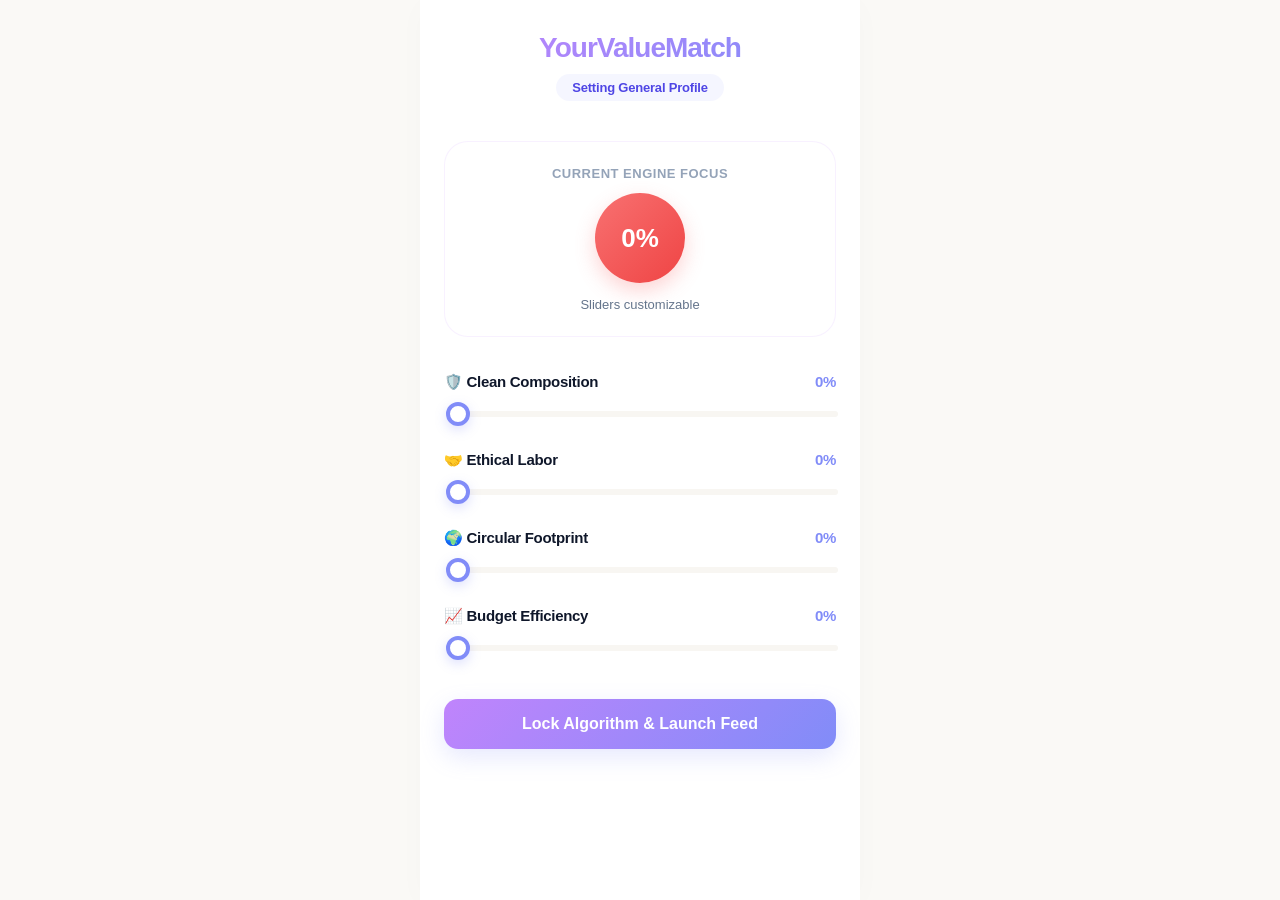
==== index.html @ 2dc32e67 "Refactor HTML structure and styles for sliders Updated slider labels and adjusted styles for better " ====
<!DOCTYPE html>
<html lang="en">
<head>
    <meta charset="UTF-8">
    <meta name="viewport" content="width=device-width, initial-scale=1.0">
    <title>YourValueMatch | Hack Your Shopping Algorithm</title>
    <style>
        :root {
            --bg-canvas: #faf9f6;
            --card-surface: #ffffff;
            --text-primary: #0f172a;
            --electric-lilac: linear-gradient(135deg, #c084fc 0%, #818cf8 100%);
            
            --match-high: linear-gradient(135deg, #4ade80 0%, #22c55e 100%);
            --match-mid: linear-gradient(135deg, #fb923c 0%, #f97316 100%);
            --match-low: linear-gradient(135deg, #f87171 0%, #ef4444 100%);
        }

        body {
            margin: 0;
            padding: 0;
            font-family: -apple-system, BlinkMacSystemFont, "SF Pro Display", "Segoe UI", sans-serif;
            background-color: var(--bg-canvas);
            color: var(--text-primary);
            display: flex;
            justify-content: center;
        }

        .app-container {
            width: 100%;
            max-width: 440px;
            min-height: 100vh;
            background: var(--card-surface);
            padding: 32px 24px;
            box-sizing: border-box;
            box-shadow: 0 4px 30px rgba(0, 0, 0, 0.02);
        }

        header {
            text-align: center;
            margin-bottom: 40px;
        }

        .logo {
            font-size: 28px;
            font-weight: 800;
            background: var(--electric-lilac);
            -webkit-background-clip: text;
            -webkit-text-fill-color: transparent;
            letter-spacing: -1px;
        }

        .context-badge {
            display: inline-block;
            margin-top: 10px;
            padding: 6px 16px;
            border-radius: 30px;
            background: rgba(129, 140, 248, 0.08);
            color: #4f46e5;
            font-size: 13px;
            font-weight: 600;
            letter-spacing: -0.2px;
        }

        .live-preview-card {
            background: #ffffff;
            border-radius: 24px;
            padding: 24px;
            margin-bottom: 36px;
            text-align: center;
            border: 1px solid rgba(168, 85, 247, 0.08);
        }

        .preview-title {
            font-size: 13px;
            font-weight: 600;
            color: #94a3b8;
            text-transform: uppercase;
            letter-spacing: 0.5px;
            margin-bottom: 12px;
        }

        .score-circle {
            width: 90px;
            height: 90px;
            border-radius: 50%;
            margin: 0 auto 14px auto;
            display: flex;
            align-items: center;
            justify-content: center;
            color: white;
            font-size: 26px;
            font-weight: 800;
            background: var(--match-low);
            box-shadow: 0 8px 20px rgba(248, 113, 113, 0.3);
            transition: all 0.3s cubic-bezier(0.4, 0, 0.2, 1);
        }

        .slider-wrapper {
            margin-bottom: 30px;
        }

        .slider-meta {
            display: flex;
            justify-content: space-between;
            font-weight: 600;
            font-size: 15px;
            margin-bottom: 12px;
            letter-spacing: -0.3px;
        }

        .slider-percentage {
            color: #818cf8;
            font-weight: 700;
        }

        .slider-input {
            width: 100%;
            height: 6px;
            border-radius: 20px;
            background: #f8f6f2;
            outline: none;
            -webkit-appearance: none;
            cursor: pointer;
        }

        .slider-input::-webkit-slider-thumb {
            -webkit-appearance: none;
            width: 24px;
            height: 24px;
            border-radius: 50%;
            background: #ffffff;
            border: 4.5px solid #818cf8;
            box-shadow: 0 4px 12px rgba(129, 140, 248, 0.25);
        }

        .primary-action {
            display: block;
            width: 100%;
            background: var(--electric-lilac);
            color: white;
            text-align: center;
            padding: 16px;
            border-radius: 14px;
            font-weight: 700;
            border: none;
            font-size: 16px;
            cursor: pointer;
            box-shadow: 0 8px 24px rgba(129, 140, 248, 0.2);
            margin-top: 44px;
        }
    </style>
</head>
<body>

<div class="app-container">
    <header>
        <div class="logo">YourValueMatch</div>
        <div id="algoModeBadge" class="context-badge">Setting General Profile</div>
    </header>

    <div class="live-preview-card">
        <div class="preview-title">Current Engine Focus</div>
        <div class="score-circle" id="luminousScore">0%</div>
        <div style="font-size: 13px; color: #64748b; margin-top: 6px;" id="statusText">Sliders customizable</div>
    </div>

    <div class="slider-wrapper">
        <div class="slider-meta"><span>🛡️ Clean Composition</span><span class="slider-percentage" id="val1">0%</span></div>
        <input type="range" min="0" max="100" value="0" class="slider-input" id="track1">
    </div>

    <div class="slider-wrapper">
        <div class="slider-meta"><span>🤝 Ethical Labor</span><span class="slider-percentage" id="val2">0%</span></div>
        <input type="range" min="0" max="100" value="0" class="slider-input" id="track2">
    </div>

    <div class="slider-wrapper">
        <div class="slider-meta"><span>🌍 Circular Footprint</span><span class="slider-percentage" id="val3">0%</span></div>
        <input type="range" min="0" max="100" value="0" class="slider-input" id="track3">
    </div>

    <div class="slider-wrapper">
        <div class="slider-meta"><span>📈 Budget Efficiency</span><span class="slider-percentage" id="val4">0%</span></div>
        <input type="range" min="0" max="100" value="0" class="slider-input" id="track4">
    </div>

    <button class="primary-action" id="lockMatrixBtn">Lock Algorithm & Launch Feed</button>
</div>

<script src="app.js"></script>
</body>
</html>
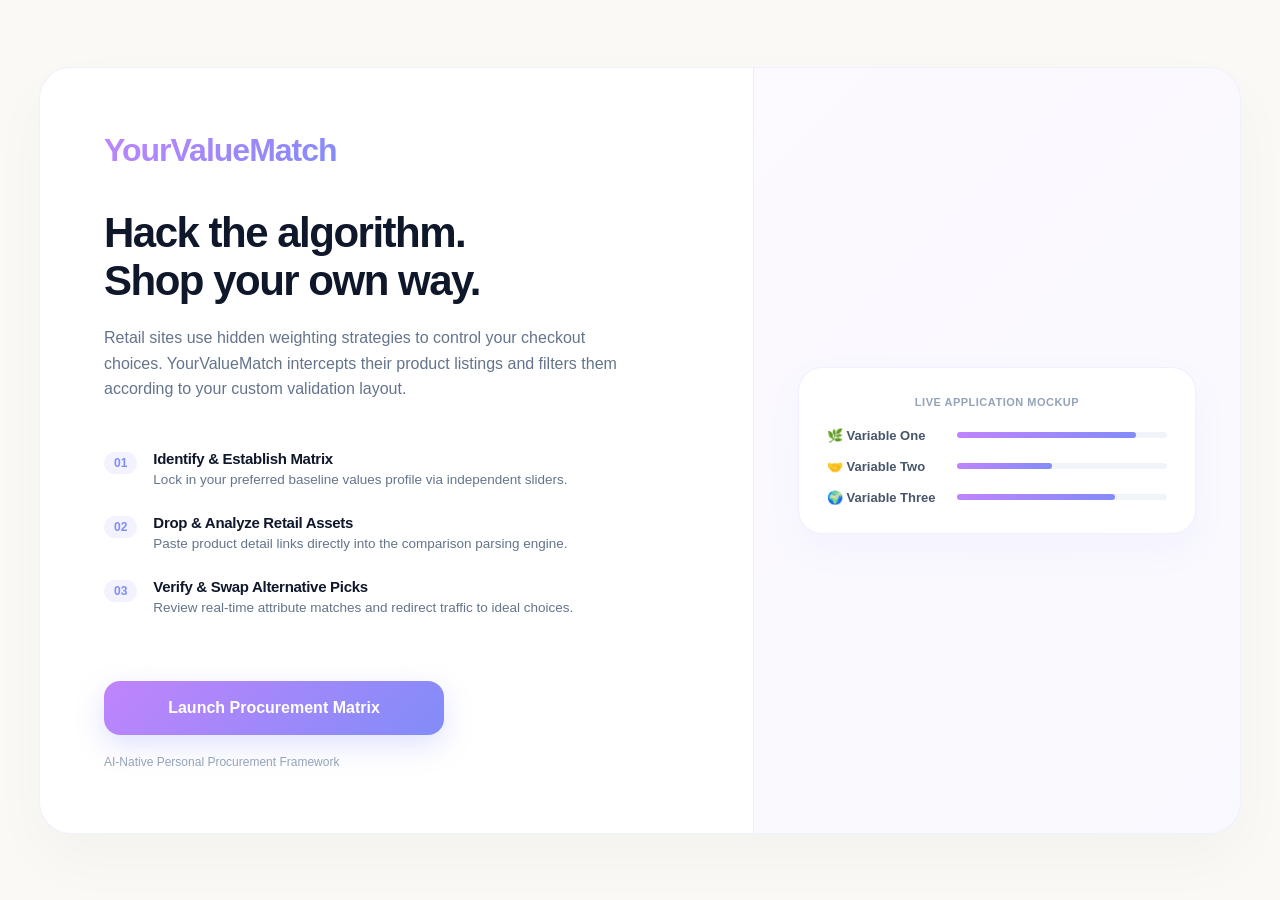
==== commit a923fb94: "Update title and restructure HTML layout" ====
--- a/index.html
+++ b/index.html
@@ -1,193 +1,159 @@
-<!DOCTYPE html>
-<html lang="en">
-<head>
-    <meta charset="UTF-8">
-    <meta name="viewport" content="width=device-width, initial-scale=1.0">
-    <title>YourValueMatch | Hack Your Shopping Algorithm</title>
-    <style>
-        :root {
-            --bg-canvas: #faf9f6;
-            --card-surface: #ffffff;
-            --text-primary: #0f172a;
-            --electric-lilac: linear-gradient(135deg, #c084fc 0%, #818cf8 100%);
-            
-            --match-high: linear-gradient(135deg, #4ade80 0%, #22c55e 100%);
-            --match-mid: linear-gradient(135deg, #fb923c 0%, #f97316 100%);
-            --match-low: linear-gradient(135deg, #f87171 0%, #ef4444 100%);
-        }
-
-        body {
-            margin: 0;
-            padding: 0;
-            font-family: -apple-system, BlinkMacSystemFont, "SF Pro Display", "Segoe UI", sans-serif;
-            background-color: var(--bg-canvas);
-            color: var(--text-primary);
-            display: flex;
-            justify-content: center;
-        }
-
-        .app-container {
-            width: 100%;
-            max-width: 440px;
-            min-height: 100vh;
-            background: var(--card-surface);
-            padding: 32px 24px;
-            box-sizing: border-box;
-            box-shadow: 0 4px 30px rgba(0, 0, 0, 0.02);
-        }
-
-        header {
-            text-align: center;
-            margin-bottom: 40px;
-        }
-
-        .logo {
-            font-size: 28px;
-            font-weight: 800;
-            background: var(--electric-lilac);
-            -webkit-background-clip: text;
-            -webkit-text-fill-color: transparent;
-            letter-spacing: -1px;
-        }
-
-        .context-badge {
-            display: inline-block;
-            margin-top: 10px;
-            padding: 6px 16px;
-            border-radius: 30px;
-            background: rgba(129, 140, 248, 0.08);
-            color: #4f46e5;
-            font-size: 13px;
-            font-weight: 600;
-            letter-spacing: -0.2px;
-        }
-
-        .live-preview-card {
-            background: #ffffff;
-            border-radius: 24px;
-            padding: 24px;
-            margin-bottom: 36px;
-            text-align: center;
-            border: 1px solid rgba(168, 85, 247, 0.08);
-        }
-
-        .preview-title {
-            font-size: 13px;
-            font-weight: 600;
-            color: #94a3b8;
-            text-transform: uppercase;
-            letter-spacing: 0.5px;
-            margin-bottom: 12px;
-        }
-
-        .score-circle {
-            width: 90px;
-            height: 90px;
-            border-radius: 50%;
-            margin: 0 auto 14px auto;
-            display: flex;
-            align-items: center;
-            justify-content: center;
-            color: white;
-            font-size: 26px;
-            font-weight: 800;
-            background: var(--match-low);
-            box-shadow: 0 8px 20px rgba(248, 113, 113, 0.3);
-            transition: all 0.3s cubic-bezier(0.4, 0, 0.2, 1);
-        }
-
-        .slider-wrapper {
-            margin-bottom: 30px;
-        }
-
-        .slider-meta {
-            display: flex;
-            justify-content: space-between;
-            font-weight: 600;
-            font-size: 15px;
-            margin-bottom: 12px;
-            letter-spacing: -0.3px;
-        }
-
-        .slider-percentage {
-            color: #818cf8;
-            font-weight: 700;
-        }
-
-        .slider-input {
-            width: 100%;
-            height: 6px;
-            border-radius: 20px;
-            background: #f8f6f2;
-            outline: none;
-            -webkit-appearance: none;
-            cursor: pointer;
-        }
-
-        .slider-input::-webkit-slider-thumb {
-            -webkit-appearance: none;
-            width: 24px;
-            height: 24px;
-            border-radius: 50%;
-            background: #ffffff;
-            border: 4.5px solid #818cf8;
-            box-shadow: 0 4px 12px rgba(129, 140, 248, 0.25);
-        }
-
-        .primary-action {
-            display: block;
-            width: 100%;
-            background: var(--electric-lilac);
-            color: white;
-            text-align: center;
-            padding: 16px;
-            border-radius: 14px;
-            font-weight: 700;
-            border: none;
-            font-size: 16px;
-            cursor: pointer;
-            box-shadow: 0 8px 24px rgba(129, 140, 248, 0.2);
-            margin-top: 44px;
-        }
-    </style>
-</head>
-<body>
-
-<div class="app-container">
-    <header>
-        <div class="logo">YourValueMatch</div>
-        <div id="algoModeBadge" class="context-badge">Setting General Profile</div>
-    </header>
-
-    <div class="live-preview-card">
-        <div class="preview-title">Current Engine Focus</div>
-        <div class="score-circle" id="luminousScore">0%</div>
-        <div style="font-size: 13px; color: #64748b; margin-top: 6px;" id="statusText">Sliders customizable</div>
-    </div>
-
-    <div class="slider-wrapper">
-        <div class="slider-meta"><span>🛡️ Clean Composition</span><span class="slider-percentage" id="val1">0%</span></div>
-        <input type="range" min="0" max="100" value="0" class="slider-input" id="track1">
-    </div>
-
-    <div class="slider-wrapper">
-        <div class="slider-meta"><span>🤝 Ethical Labor</span><span class="slider-percentage" id="val2">0%</span></div>
-        <input type="range" min="0" max="100" value="0" class="slider-input" id="track2">
-    </div>
-
-    <div class="slider-wrapper">
-        <div class="slider-meta"><span>🌍 Circular Footprint</span><span class="slider-percentage" id="val3">0%</span></div>
-        <input type="range" min="0" max="100" value="0" class="slider-input" id="track3">
-    </div>
-
-    <div class="slider-wrapper">
-        <div class="slider-meta"><span>📈 Budget Efficiency</span><span class="slider-percentage" id="val4">0%</span></div>
-        <input type="range" min="0" max="100" value="0" class="slider-input" id="track4">
-    </div>
-
-    <button class="primary-action" id="lockMatrixBtn">Lock Algorithm & Launch Feed</button>
-</div>
-
-<script src="app.js"></script>
-</body>
-</html>
+<!DOCTYPE html>
+<html lang="en">
+<head>
+    <meta charset="UTF-8">
+    <meta name="viewport" content="width=device-width, initial-scale=1.0">
+    <title>YourValueMatch | Hack Your Shopping Algorithm</title>
+    <style>
+        :root {
+            --bg-canvas: #faf9f6;
+            --card-surface: #ffffff;
+            --text-primary: #0f172a;
+            --text-secondary: #64748b;
+            --electric-lilac: linear-gradient(135deg, #c084fc 0%, #818cf8 100%);
+            --border-ui: rgba(129, 140, 248, 0.12);
+        }
+
+        body {
+            margin: 0; padding: 0;
+            font-family: -apple-system, BlinkMacSystemFont, "SF Pro Display", sans-serif;
+            background-color: var(--bg-canvas);
+            color: var(--text-primary);
+            min-height: 100vh;
+            display: flex; justify-content: center; align-items: center;
+        }
+
+        .responsive-shell {
+            display: flex; flex-direction: row;
+            width: 100%; max-width: 1200px; min-height: 85vh;
+            margin: 24px; background: var(--card-surface);
+            border-radius: 32px; overflow: hidden;
+            box-shadow: 0 25px 60px rgba(15, 23, 42, 0.03);
+            border: 1px solid var(--border-ui);
+        }
+
+        .editorial-panel {
+            flex: 1.2; padding: 64px;
+            display: flex; flex-direction: column; justify-content: space-between;
+            box-sizing: border-box;
+        }
+
+        .showcase-panel {
+            flex: 0.8; background: linear-gradient(135deg, rgba(192, 132, 252, 0.05) 0%, rgba(129, 140, 248, 0.05) 100%);
+            display: flex; flex-direction: column; justify-content: center; align-items: center;
+            padding: 48px; box-sizing: border-box;
+            border-left: 1px solid var(--border-ui);
+        }
+
+        .logo-mark {
+            font-size: 32px; font-weight: 800;
+            background: var(--electric-lilac); -webkit-background-clip: text; -webkit-text-fill-color: transparent;
+            letter-spacing: -1px; margin-bottom: 40px; display: inline-block;
+        }
+
+        h1 { font-size: 42px; font-weight: 800; line-height: 1.15; letter-spacing: -1.5px; margin: 0 0 20px 0; }
+        
+        .hero-desc { font-size: 16px; color: var(--text-secondary); line-height: 1.6; margin-bottom: 48px; max-width: 520px; }
+
+        .value-grid-preview {
+            background: #ffffff; border: 1px solid var(--border-ui); border-radius: 24px;
+            padding: 28px; width: 100%; max-width: 340px;
+            box-shadow: 0 15px 35px rgba(129, 140, 248, 0.06);
+        }
+
+        .preview-row { display: flex; align-items: center; margin-bottom: 16px; }
+        .preview-row:last-child { margin-bottom: 0; }
+        .preview-label { font-size: 13px; font-weight: 600; width: 130px; color: #475569; }
+        .preview-bar { flex-grow: 1; height: 6px; background: #f1f5f9; border-radius: 10px; }
+        .preview-fill { height: 100%; border-radius: 10px; background: var(--electric-lilac); }
+
+        /* Multi-step Architecture Tour Map */
+        .framework-map { margin-bottom: 48px; }
+        .step-node { display: flex; align-items: flex-start; margin-bottom: 24px; }
+        .step-number { font-size: 12px; font-weight: 800; color: #818cf8; background: rgba(129, 140, 248, 0.1); padding: 4px 10px; border-radius: 20px; margin-right: 16px; margin-top: 2px; }
+        .step-text strong { display: block; font-size: 15px; margin-bottom: 4px; letter-spacing: -0.3px; }
+        .step-text p { margin: 0; font-size: 13.5px; color: var(--text-secondary); line-height: 1.4; }
+
+        .cta-action {
+            display: inline-block; width: 100%; max-width: 340px;
+            background: var(--electric-lilac); color: white; text-align: center;
+            padding: 18px 28px; border-radius: 16px; font-weight: 700;
+            border: none; font-size: 16px; cursor: pointer; text-decoration: none;
+            box-shadow: 0 10px 28px rgba(129, 140, 248, 0.25); box-sizing: border-box;
+            transition: transform 0.1s ease;
+        }
+
+        .cta-action:active { transform: scale(0.98); }
+
+        @media (max-width: 868px) {
+            .responsive-shell { flex-direction: column; margin: 0; border-radius: 0; border: none; }
+            .editorial-panel { padding: 40px 24px; }
+            .showcase-panel { padding: 32px 24px; background: var(--bg-canvas); border-left: none; }
+            h1 { font-size: 32px; }
+            .cta-action { max-width: 100%; }
+        }
+    </style>
+</head>
+<body>
+
+<div class="responsive-shell">
+    <div class="editorial-panel">
+        <div>
+            <div class="logo-mark">YourValueMatch</div>
+            <h1>Hack the algorithm.<br>Shop your own way.</h1>
+            <p class="hero-desc">
+                Retail sites use hidden weighting strategies to control your checkout choices. YourValueMatch intercepts their product listings and filters them according to your custom validation layout.
+            </p>
+
+            <div class="framework-map">
+                <div class="step-node">
+                    <span class="step-number">01</span>
+                    <div class="step-text">
+                        <strong>Identify & Establish Matrix</strong>
+                        <p>Lock in your preferred baseline values profile via independent sliders.</p>
+                    </div>
+                </div>
+                <div class="step-node">
+                    <span class="step-number">02</span>
+                    <div class="step-text">
+                        <strong>Drop & Analyze Retail Assets</strong>
+                        <p>Paste product detail links directly into the comparison parsing engine.</p>
+                    </div>
+                </div>
+                <div class="step-node">
+                    <span class="step-number">03</span>
+                    <div class="step-text">
+                        <strong>Verify & Swap Alternative Picks</strong>
+                        <p>Review real-time attribute matches and redirect traffic to ideal choices.</p>
+                    </div>
+                </div>
+            </div>
+        </div>
+
+        <div>
+            <a href="signup.html" class="cta-action">Launch Procurement Matrix</a>
+            <div style="font-size: 12px; color: #94a3b8; margin-top: 20px;">AI-Native Personal Procurement Framework</div>
+        </div>
+    </div>
+
+    <div class="showcase-panel">
+        <div class="value-grid-preview">
+            <div style="font-size: 11px; text-transform: uppercase; color: #94a3b8; font-weight: 700; margin-bottom: 20px; letter-spacing: 0.5px; text-align: center;">Live Application Mockup</div>
+            <div class="preview-row">
+                <span class="preview-label">🌿 Variable One</span>
+                <div class="preview-bar"><div class="preview-fill" style="width: 85%;"></div></div>
+            </div>
+            <div class="preview-row">
+                <span class="preview-label">🤝 Variable Two</span>
+                <div class="preview-bar"><div class="preview-fill" style="width: 45%;"></div></div>
+            </div>
+            <div class="preview-row">
+                <span class="preview-label">🌍 Variable Three</span>
+                <div class="preview-bar"><div class="preview-fill" style="width: 75%;"></div></div>
+            </div>
+        </div>
+    </div>
+</div>
+
+</body>
+</html>
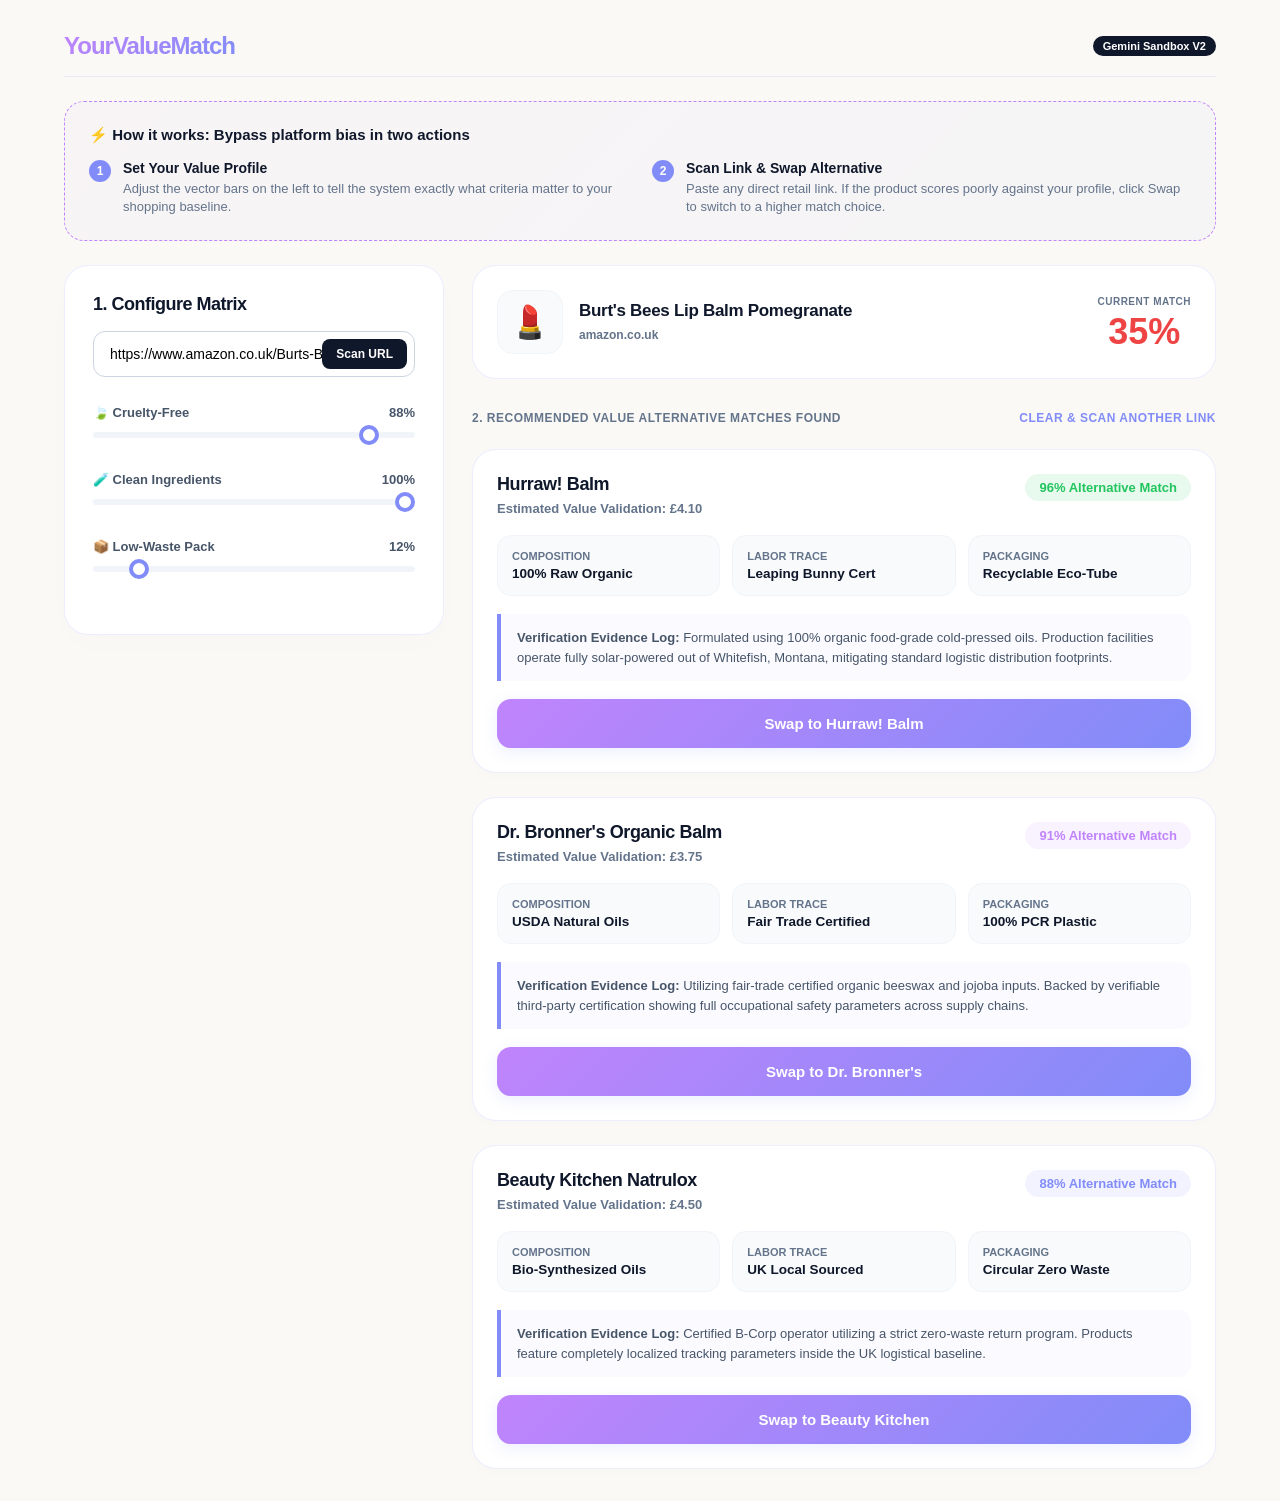
==== commit 7431cc54: "Refactor index.html structure and styles" ====
--- a/index.html
+++ b/index.html
@@ -11,149 +11,327 @@
             --text-primary: #0f172a;
             --text-secondary: #64748b;
             --electric-lilac: linear-gradient(135deg, #c084fc 0%, #818cf8 100%);
-            --border-ui: rgba(129, 140, 248, 0.12);
+            --border-ui: rgba(129, 140, 248, 0.15);
+            --match-green: #22c55e;
+            --match-red: #ef4444;
         }
 
         body {
             margin: 0; padding: 0;
-            font-family: -apple-system, BlinkMacSystemFont, "SF Pro Display", sans-serif;
+            font-family: -apple-system, BlinkMacSystemFont, "SF Pro Display", "Segoe UI", sans-serif;
             background-color: var(--bg-canvas);
             color: var(--text-primary);
-            min-height: 100vh;
-            display: flex; justify-content: center; align-items: center;
-        }
-
-        .responsive-shell {
-            display: flex; flex-direction: row;
-            width: 100%; max-width: 1200px; min-height: 85vh;
-            margin: 24px; background: var(--card-surface);
-            border-radius: 32px; overflow: hidden;
-            box-shadow: 0 25px 60px rgba(15, 23, 42, 0.03);
-            border: 1px solid var(--border-ui);
-        }
-
-        .editorial-panel {
-            flex: 1.2; padding: 64px;
-            display: flex; flex-direction: column; justify-content: space-between;
-            box-sizing: border-box;
-        }
-
-        .showcase-panel {
-            flex: 0.8; background: linear-gradient(135deg, rgba(192, 132, 252, 0.05) 0%, rgba(129, 140, 248, 0.05) 100%);
-            display: flex; flex-direction: column; justify-content: center; align-items: center;
-            padding: 48px; box-sizing: border-box;
-            border-left: 1px solid var(--border-ui);
-        }
-
-        .logo-mark {
-            font-size: 32px; font-weight: 800;
+            display: flex; justify-content: center; min-height: 100vh;
+        }
+
+        .app-container {
+            width: 100%; max-width: 1200px; padding: 32px 24px; box-sizing: border-box;
+            display: flex; flex-direction: column; gap: 24px;
+        }
+
+        header {
+            display: flex; justify-content: space-between; align-items: center;
+            padding-bottom: 16px; border-bottom: 1px solid var(--border-ui);
+        }
+
+        .logo {
+            font-size: 24px; font-weight: 800;
             background: var(--electric-lilac); -webkit-background-clip: text; -webkit-text-fill-color: transparent;
-            letter-spacing: -1px; margin-bottom: 40px; display: inline-block;
-        }
-
-        h1 { font-size: 42px; font-weight: 800; line-height: 1.15; letter-spacing: -1.5px; margin: 0 0 20px 0; }
+            letter-spacing: -1px; text-decoration: none;
+        }
+
+        .version-badge {
+            font-size: 11px; background: #0f172a; color: white; padding: 4px 10px; border-radius: 20px; font-weight: 600;
+        }
+
+        /* 2-Step Visual Walkthrough Banner */
+        .onboarding-banner {
+            background: linear-gradient(135deg, rgba(192, 132, 252, 0.04) 0%, rgba(129, 140, 248, 0.04) 100%);
+            border: 1px dashed #c084fc; border-radius: 20px; padding: 24px;
+        }
+        .banner-title { font-size: 15px; font-weight: 700; margin: 0 0 16px 0; display: flex; align-items: center; gap: 8px; }
+        .steps-row { display: grid; grid-template-columns: 1fr 1fr; gap: 24px; }
+        .step-card { display: flex; gap: 12px; }
+        .step-num { font-size: 12px; font-weight: 800; background: #818cf8; color: white; width: 22px; height: 22px; display: flex; align-items: center; justify-content: center; border-radius: 50%; flex-shrink: 0; }
+        .step-txt strong { display: block; font-size: 14px; margin-bottom: 4px; }
+        .step-txt p { margin: 0; font-size: 13px; color: var(--text-secondary); line-height: 1.4; }
+
+        /* Workspace Grid Split Layout */
+        .workspace-grid {
+            display: grid; grid-template-columns: 380px 1fr; gap: 28px; align-items: start;
+        }
+
+        /* Left Column Matrix Control Controls */
+        .control-panel {
+            background: var(--card-surface); border: 1px solid var(--border-ui);
+            border-radius: 24px; padding: 28px; box-shadow: 0 10px 30px rgba(0,0,0,0.01);
+            position: sticky; top: 24px;
+        }
+        .panel-title { font-size: 18px; font-weight: 700; margin: 0 0 16px 0; letter-spacing: -0.5px; }
         
-        .hero-desc { font-size: 16px; color: var(--text-secondary); line-height: 1.6; margin-bottom: 48px; max-width: 520px; }
-
-        .value-grid-preview {
-            background: #ffffff; border: 1px solid var(--border-ui); border-radius: 24px;
-            padding: 28px; width: 100%; max-width: 340px;
-            box-shadow: 0 15px 35px rgba(129, 140, 248, 0.06);
-        }
-
-        .preview-row { display: flex; align-items: center; margin-bottom: 16px; }
-        .preview-row:last-child { margin-bottom: 0; }
-        .preview-label { font-size: 13px; font-weight: 600; width: 130px; color: #475569; }
-        .preview-bar { flex-grow: 1; height: 6px; background: #f1f5f9; border-radius: 10px; }
-        .preview-fill { height: 100%; border-radius: 10px; background: var(--electric-lilac); }
-
-        /* Multi-step Architecture Tour Map */
-        .framework-map { margin-bottom: 48px; }
-        .step-node { display: flex; align-items: flex-start; margin-bottom: 24px; }
-        .step-number { font-size: 12px; font-weight: 800; color: #818cf8; background: rgba(129, 140, 248, 0.1); padding: 4px 10px; border-radius: 20px; margin-right: 16px; margin-top: 2px; }
-        .step-text strong { display: block; font-size: 15px; margin-bottom: 4px; letter-spacing: -0.3px; }
-        .step-text p { margin: 0; font-size: 13.5px; color: var(--text-secondary); line-height: 1.4; }
-
-        .cta-action {
-            display: inline-block; width: 100%; max-width: 340px;
-            background: var(--electric-lilac); color: white; text-align: center;
-            padding: 18px 28px; border-radius: 16px; font-weight: 700;
-            border: none; font-size: 16px; cursor: pointer; text-decoration: none;
-            box-shadow: 0 10px 28px rgba(129, 140, 248, 0.25); box-sizing: border-box;
-            transition: transform 0.1s ease;
-        }
-
-        .cta-action:active { transform: scale(0.98); }
-
-        @media (max-width: 868px) {
-            .responsive-shell { flex-direction: column; margin: 0; border-radius: 0; border: none; }
-            .editorial-panel { padding: 40px 24px; }
-            .showcase-panel { padding: 32px 24px; background: var(--bg-canvas); border-left: none; }
-            h1 { font-size: 32px; }
-            .cta-action { max-width: 100%; }
+        .url-box { position: relative; margin-bottom: 28px; }
+        .url-input {
+            width: 100%; padding: 14px 90px 14px 16px; border: 1px solid #cbd5e1;
+            border-radius: 12px; font-size: 14px; box-sizing: border-box; outline: none; font-weight: 500;
+        }
+        .scan-btn {
+            position: absolute; right: 8px; top: 8px; background: #0f172a;
+            color: white; border: none; padding: 8px 14px; border-radius: 8px;
+            font-size: 12px; font-weight: 700; cursor: pointer;
+        }
+
+        .slider-group { margin-bottom: 22px; }
+        .slider-header { display: flex; justify-content: space-between; font-size: 13px; font-weight: 600; color: #475569; }
+        .slider-ui {
+            width: 100%; height: 6px; background: #f1f5f9; border-radius: 10px;
+            -webkit-appearance: none; outline: none; margin: 12px 0;
+        }
+        .slider-ui::-webkit-slider-thumb {
+            -webkit-appearance: none; width: 20px; height: 20px; border-radius: 50%;
+            background: white; border: 4px solid #818cf8; cursor: pointer;
+        }
+
+        /* Right Column Deep Ledger Recommendation Stream */
+        .results-stream { display: flex; flex-direction: column; gap: 24px; }
+
+        .comparison-hero {
+            background: var(--card-surface); border: 1px solid var(--border-ui);
+            border-radius: 24px; padding: 24px; display: flex; align-items: center; justify-content: space-between;
+        }
+        .product-meta { display: flex; align-items: center; gap: 16px; }
+        .product-icon { font-size: 32px; background: #f8fafc; padding: 12px; border-radius: 16px; border: 1px solid #f1f5f9; }
+        .product-title { font-weight: 800; font-size: 17px; margin: 0 0 4px 0; letter-spacing: -0.3px; }
+        .product-domain { font-size: 12px; color: var(--text-secondary); font-weight: 600; }
+        .score-badge { text-align: center; }
+        .score-lbl { font-size: 10px; text-transform: uppercase; font-weight: 700; color: var(--text-secondary); letter-spacing: 0.5px; }
+        .score-val { font-size: 36px; font-weight: 900; color: var(--match-red); margin-top: 2px; }
+
+        .section-divider {
+            font-size: 12px; text-transform: uppercase; font-weight: 700; color: var(--text-secondary);
+            letter-spacing: 0.5px; margin: 8px 0 0 0; display: flex; justify-content: space-between; align-items: center;
+        }
+        .reset-link { font-size: 12px; color: #818cf8; text-decoration: none; font-weight: 600; cursor: pointer; }
+
+        /* Alternative Deep Presentation Cards */
+        .alt-card {
+            background: var(--card-surface); border: 1px solid var(--border-ui);
+            border-radius: 24px; padding: 24px; display: flex; flex-direction: column; gap: 18px;
+            box-shadow: 0 4px 20px rgba(0,0,0,0.01);
+        }
+        .alt-header { display: flex; justify-content: space-between; align-items: flex-start; }
+        .alt-brand { font-size: 18px; font-weight: 800; margin: 0 0 4px 0; letter-spacing: -0.4px; }
+        .alt-price { font-size: 13px; color: var(--text-secondary); font-weight: 600; }
+        .match-pill { background: rgba(34, 197, 94, 0.1); color: var(--match-green); padding: 6px 14px; border-radius: 20px; font-size: 13px; font-weight: 700; }
+
+        /* 3-Way Comparative Parameters Breakdown Grid Matrix */
+        .breakdown-table {
+            display: grid; grid-template-columns: repeat(3, 1fr); gap: 12px;
+        }
+        .table-node { background: #f8fafc; border: 1px solid #f1f5f9; padding: 14px; border-radius: 14px; }
+        .node-lbl { font-size: 11px; text-transform: uppercase; color: var(--text-secondary); font-weight: 700; margin-bottom: 4px; }
+        .node-val { font-size: 13.5px; font-weight: 700; color: var(--text-primary); }
+        
+        /* Interactive Evidence Log Drawer Box */
+        .evidence-drawer {
+            background: rgba(129, 140, 248, 0.03); border-left: 4px solid #818cf8;
+            padding: 14px 16px; border-radius: 0 12px 12px 0; font-size: 13px; line-height: 1.5; color: #475569;
+        }
+
+        .swap-action-btn {
+            background: var(--electric-lilac); color: white; border: none; width: 100%;
+            padding: 16px; border-radius: 14px; font-size: 15px; font-weight: 700;
+            cursor: pointer; text-align: center; text-decoration: none;
+            box-shadow: 0 4px 15px rgba(129, 140, 248, 0.15); transition: opacity 0.2s;
+        }
+        .swap-action-btn:hover { opacity: 0.95; }
+
+        @media (max-width: 890px) {
+            .workspace-grid { grid-template-columns: 1fr; }
+            .steps-row { grid-template-columns: 1fr; gap: 16px; }
+            .control-panel { position: static; }
         }
     </style>
 </head>
 <body>
 
-<div class="responsive-shell">
-    <div class="editorial-panel">
-        <div>
-            <div class="logo-mark">YourValueMatch</div>
-            <h1>Hack the algorithm.<br>Shop your own way.</h1>
-            <p class="hero-desc">
-                Retail sites use hidden weighting strategies to control your checkout choices. YourValueMatch intercepts their product listings and filters them according to your custom validation layout.
-            </p>
-
-            <div class="framework-map">
-                <div class="step-node">
-                    <span class="step-number">01</span>
-                    <div class="step-text">
-                        <strong>Identify & Establish Matrix</strong>
-                        <p>Lock in your preferred baseline values profile via independent sliders.</p>
-                    </div>
-                </div>
-                <div class="step-node">
-                    <span class="step-number">02</span>
-                    <div class="step-text">
-                        <strong>Drop & Analyze Retail Assets</strong>
-                        <p>Paste product detail links directly into the comparison parsing engine.</p>
-                    </div>
-                </div>
-                <div class="step-node">
-                    <span class="step-number">03</span>
-                    <div class="step-text">
-                        <strong>Verify & Swap Alternative Picks</strong>
-                        <p>Review real-time attribute matches and redirect traffic to ideal choices.</p>
-                    </div>
-                </div>
-            </div>
-        </div>
-
-        <div>
-            <a href="signup.html" class="cta-action">Launch Procurement Matrix</a>
-            <div style="font-size: 12px; color: #94a3b8; margin-top: 20px;">AI-Native Personal Procurement Framework</div>
+<div class="app-container">
+    <header>
+        <a href="index.html" class="logo">YourValueMatch</a>
+        <div class="version-badge">Gemini Sandbox V2</div>
+    </header>
+
+    <div class="onboarding-banner">
+        <div class="banner-title">⚡ How it works: Bypass platform bias in two actions</div>
+        <div class="steps-row">
+            <div class="step-card">
+                <span class="step-num">1</span>
+                <div class="step-txt">
+                    <strong>Set Your Value Profile</strong>
+                    <p>Adjust the vector bars on the left to tell the system exactly what criteria matter to your shopping baseline.</p>
+                </div>
+            </div>
+            <div class="step-card">
+                <span class="step-num">2</span>
+                <div class="step-txt">
+                    <strong>Scan Link & Swap Alternative</strong>
+                    <p>Paste any direct retail link. If the product scores poorly against your profile, click Swap to switch to a higher match choice.</p>
+                </div>
+            </div>
         </div>
     </div>
 
-    <div class="showcase-panel">
-        <div class="value-grid-preview">
-            <div style="font-size: 11px; text-transform: uppercase; color: #94a3b8; font-weight: 700; margin-bottom: 20px; letter-spacing: 0.5px; text-align: center;">Live Application Mockup</div>
-            <div class="preview-row">
-                <span class="preview-label">🌿 Variable One</span>
-                <div class="preview-bar"><div class="preview-fill" style="width: 85%;"></div></div>
-            </div>
-            <div class="preview-row">
-                <span class="preview-label">🤝 Variable Two</span>
-                <div class="preview-bar"><div class="preview-fill" style="width: 45%;"></div></div>
-            </div>
-            <div class="preview-row">
-                <span class="preview-label">🌍 Variable Three</span>
-                <div class="preview-bar"><div class="preview-fill" style="width: 75%;"></div></div>
-            </div>
-        </div>
-    </div>
+    <main class="workspace-grid">
+        
+        <section class="control-panel">
+            <h2 class="panel-title">1. Configure Matrix</h2>
+            
+            <div class="url-box">
+                <input type="url" id="linkField" class="url-input" value="https://www.amazon.co.uk/Burts-Bees-Lip-Balm-Pomegranate">
+                <button class="scan-btn" id="runAnalysis">Scan URL</button>
+            </div>
+
+            <div class="slider-group">
+                <div class="slider-header"><span>🍃 Cruelty-Free</span><span id="txt1">88%</span></div>
+                <input type="range" class="slider-ui" id="range1" min="0" max="100" value="88">
+            </div>
+            <div class="slider-group">
+                <div class="slider-header"><span>🧪 Clean Ingredients</span><span id="txt2">100%</span></div>
+                <input type="range" class="slider-ui" id="range2" min="0" max="100" value="100">
+            </div>
+            <div class="slider-group">
+                <div class="slider-header"><span>📦 Low-Waste Pack</span><span id="txt3">12%</span></div>
+                <input type="range" class="slider-ui" id="range3" min="0" max="100" value="12">
+            </div>
+        </section>
+
+        <section class="results-stream">
+            
+            <div class="comparison-hero">
+                <div class="product-meta">
+                    <span class="product-icon">💄</span>
+                    <div>
+                        <h3 class="product-title" id="lblTitle">Burt's Bees Lip Balm Pomegranate</h3>
+                        <span class="product-domain" id="lblDomain">amazon.co.uk</span>
+                    </div>
+                </div>
+                <div class="score-badge">
+                    <span class="score-lbl">Current Match</span>
+                    <div class="score-val" id="lblScore">35%</div>
+                </div>
+            </div>
+
+            <div class="section-divider">
+                <span>2. Recommended Value Alternative Matches Found</span>
+                <span class="reset-link" id="clearSearch">Clear & Scan Another Link</span>
+            </div>
+
+            <div class="alt-card">
+                <div class="alt-header">
+                    <div>
+                        <h4 class="alt-brand">Hurraw! Balm</h4>
+                        <span class="alt-price">Estimated Value Validation: £4.10</span>
+                    </div>
+                    <span class="match-pill">96% Alternative Match</span>
+                </div>
+                
+                <div class="breakdown-table">
+                    <div class="table-node"><div class="node-lbl">Composition</div><div class="node-val">100% Raw Organic</div></div>
+                    <div class="table-node"><div class="node-lbl">Labor Trace</div><div class="node-val">Leaping Bunny Cert</div></div>
+                    <div class="table-node"><div class="node-lbl">Packaging</div><div class="node-val">Recyclable Eco-Tube</div></div>
+                </div>
+
+                <div class="evidence-drawer">
+                    <strong>Verification Evidence Log:</strong> Formulated using 100% organic food-grade cold-pressed oils. Production facilities operate fully solar-powered out of Whitefish, Montana, mitigating standard logistic distribution footprints.
+                </div>
+                
+                <button class="swap-action-btn" onclick="alert('Redirecting via ValueMatch verified affiliate link...')">Swap to Hurraw! Balm</button>
+            </div>
+
+            <div class="alt-card">
+                <div class="alt-header">
+                    <div>
+                        <h4 class="alt-brand">Dr. Bronner's Organic Balm</h4>
+                        <span class="alt-price">Estimated Value Validation: £3.75</span>
+                    </div>
+                    <span class="match-pill" style="background: rgba(192, 132, 252, 0.1); color: #c084fc;">91% Alternative Match</span>
+                </div>
+                
+                <div class="breakdown-table">
+                    <div class="table-node"><div class="node-lbl">Composition</div><div class="node-val">USDA Natural Oils</div></div>
+                    <div class="table-node"><div class="node-lbl">Labor Trace</div><div class="node-val">Fair Trade Certified</div></div>
+                    <div class="table-node"><div class="node-lbl">Packaging</div><div class="node-val">100% PCR Plastic</div></div>
+                </div>
+
+                <div class="evidence-drawer">
+                    <strong>Verification Evidence Log:</strong> Utilizing fair-trade certified organic beeswax and jojoba inputs. Backed by verifiable third-party certification showing full occupational safety parameters across supply chains.
+                </div>
+                
+                <button class="swap-action-btn" onclick="alert('Redirecting via ValueMatch verified affiliate link...')">Swap to Dr. Bronner's</button>
+            </div>
+
+            <div class="alt-card">
+                <div class="alt-header">
+                    <div>
+                        <h4 class="alt-brand">Beauty Kitchen Natrulox</h4>
+                        <span class="alt-price">Estimated Value Validation: £4.50</span>
+                    </div>
+                    <span class="match-pill" style="background: rgba(129, 140, 248, 0.1); color: #818cf8;">88% Alternative Match</span>
+                </div>
+                
+                <div class="breakdown-table">
+                    <div class="table-node"><div class="node-lbl">Composition</div><div class="node-val">Bio-Synthesized Oils</div></div>
+                    <div class="table-node"><div class="node-lbl">Labor Trace</div><div class="node-val">UK Local Sourced</div></div>
+                    <div class="table-node"><div class="node-lbl">Packaging</div><div class="node-val">Circular Zero Waste</div></div>
+                </div>
+
+                <div class="evidence-drawer">
+                    <strong>Verification Evidence Log:</strong> Certified B-Corp operator utilizing a strict zero-waste return program. Products feature completely localized tracking parameters inside the UK logistical baseline.
+                </div>
+                
+                <button class="swap-action-btn" onclick="alert('Redirecting via ValueMatch verified affiliate link...')">Swap to Beauty Kitchen</button>
+            </div>
+
+        </section>
+    </main>
 </div>
 
+<script>
+    document.addEventListener('DOMContentLoaded', () => {
+        const ranges = [document.getElementById('range1'), document.getElementById('range2'), document.getElementById('range3')];
+        const outputs = [document.getElementById('txt1'), document.getElementById('txt2'), document.getElementById('txt3')];
+        const scoreDisplay = document.getElementById('lblScore');
+
+        function dynamicCalcs() {
+            let combined = 0;
+            ranges.forEach((range, idx) => {
+                outputs[idx].textContent = `${range.value}%`;
+                combined += parseInt(range.value);
+            });
+            let midVal = Math.round(combined / ranges.length);
+            let simulatedInverse = Math.max(10, 105 - Math.round(midVal * 0.85));
+            scoreDisplay.textContent = `${simulatedInverse}%`;
+            scoreDisplay.style.color = simulatedInverse > 55 ? "var(--match-green)" : "var(--match-red)";
+        }
+
+        ranges.forEach(range => range.addEventListener('input', dynamicCalcs));
+
+        document.getElementById('runAnalysis').addEventListener('click', () => {
+            const path = document.getElementById('linkField').value;
+            if(!path) return alert("Please enter a valid retail item tracking URL");
+            try {
+                const urlObj = new URL(path);
+                document.getElementById('lblDomain').textContent = urlObj.hostname.replace('www.', '');
+                alert(`Engine running dynamic verification analysis loop against ${urlObj.hostname}...`);
+            } catch(err) {
+                document.getElementById('lblDomain').textContent = 'External Store Listing';
+            }
+        });
+
+        document.getElementById('clearSearch').addEventListener('click', () => {
+            document.getElementById('linkField').value = '';
+            document.getElementById('linkField').focus();
+        });
+    });
+</script>
 </body>
 </html>
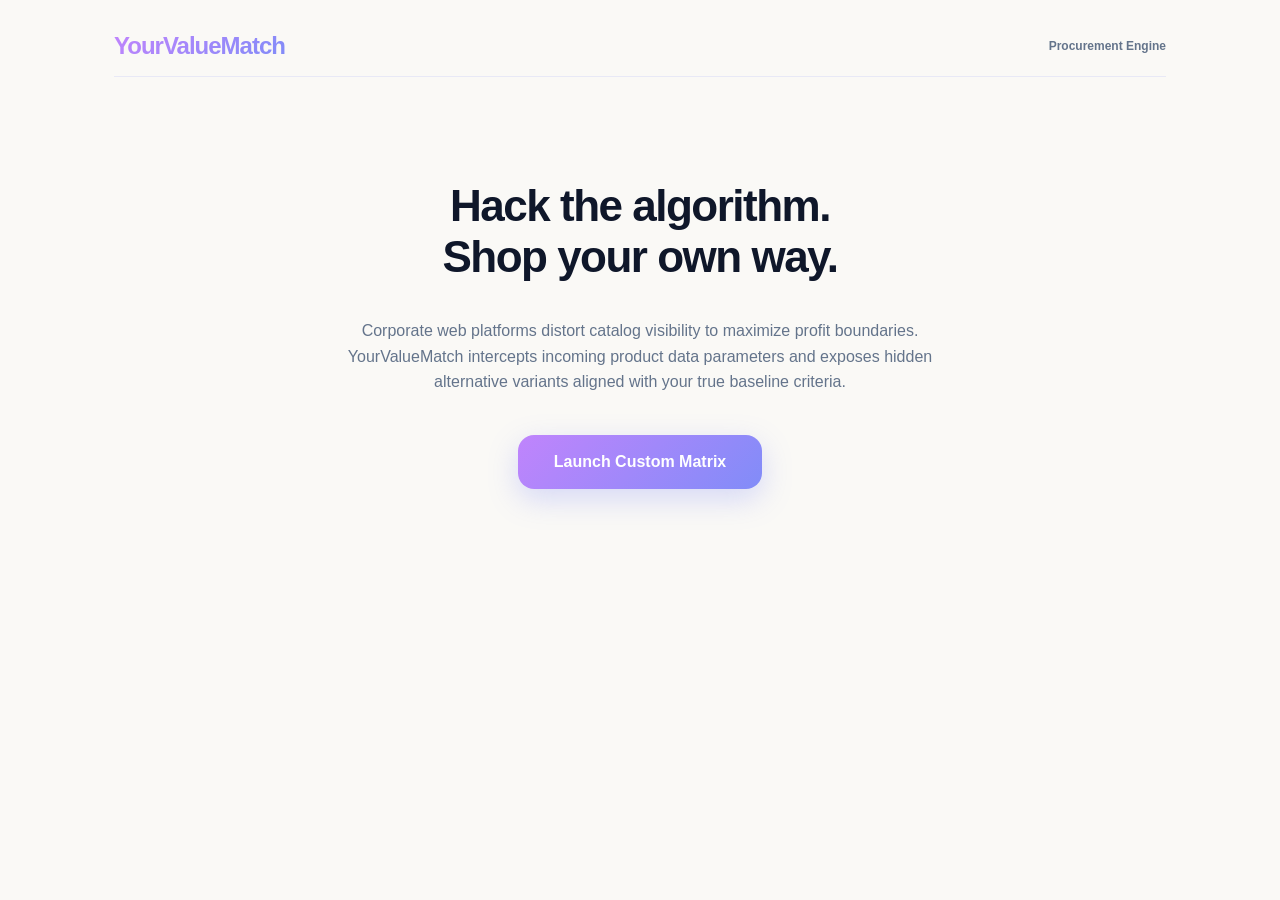
==== commit 80771288: "Update index.html" ====
--- a/index.html
+++ b/index.html
@@ -3,7 +3,7 @@
 <head>
     <meta charset="UTF-8">
     <meta name="viewport" content="width=device-width, initial-scale=1.0">
-    <title>YourValueMatch | Hack Your Shopping Algorithm</title>
+    <title>YourValueMatch | Take Control of Your Shopping Algorithm</title>
     <style>
         :root {
             --bg-canvas: #faf9f6;
@@ -25,7 +25,7 @@
         }
 
         .app-container {
-            width: 100%; max-width: 1200px; padding: 32px 24px; box-sizing: border-box;
+            width: 100%; max-width: 1100px; padding: 32px 24px; box-sizing: border-box;
             display: flex; flex-direction: column; gap: 24px;
         }
 
@@ -37,42 +37,52 @@
         .logo {
             font-size: 24px; font-weight: 800;
             background: var(--electric-lilac); -webkit-background-clip: text; -webkit-text-fill-color: transparent;
-            letter-spacing: -1px; text-decoration: none;
-        }
-
-        .version-badge {
-            font-size: 11px; background: #0f172a; color: white; padding: 4px 10px; border-radius: 20px; font-weight: 600;
-        }
-
-        /* 2-Step Visual Walkthrough Banner */
+            letter-spacing: -1px; text-decoration: none; cursor: pointer;
+        }
+
+        /* View 1: Premium Landing Screen Hero Splash */
+        #landingView {
+            display: flex; flex-direction: column; align-items: center; text-align: center;
+            padding: 80px 20px; max-width: 640px; margin: 0 auto; box-sizing: border-box;
+        }
+
+        h1 { font-size: 44px; font-weight: 800; line-height: 1.15; letter-spacing: -1.5px; margin: 0 0 20px 0; }
+        .hero-desc { font-size: 16px; color: var(--text-secondary); line-height: 1.6; margin-bottom: 40px; }
+        
+        .launch-btn {
+            background: var(--electric-lilac); color: white; border: none; padding: 18px 36px;
+            border-radius: 16px; font-size: 16px; font-weight: 700; cursor: pointer;
+            box-shadow: 0 10px 30px rgba(129, 140, 248, 0.3); transition: transform 0.1s;
+        }
+        .launch-btn:active { transform: scale(0.98); }
+
+        /* View 2: High Velocity Engine Interactive State Framework */
+        #engineView { display: none; flex-direction: column; gap: 24px; }
+
         .onboarding-banner {
             background: linear-gradient(135deg, rgba(192, 132, 252, 0.04) 0%, rgba(129, 140, 248, 0.04) 100%);
             border: 1px dashed #c084fc; border-radius: 20px; padding: 24px;
         }
-        .banner-title { font-size: 15px; font-weight: 700; margin: 0 0 16px 0; display: flex; align-items: center; gap: 8px; }
+        .banner-title { font-size: 15px; font-weight: 700; margin: 0 0 16px 0; }
         .steps-row { display: grid; grid-template-columns: 1fr 1fr; gap: 24px; }
         .step-card { display: flex; gap: 12px; }
         .step-num { font-size: 12px; font-weight: 800; background: #818cf8; color: white; width: 22px; height: 22px; display: flex; align-items: center; justify-content: center; border-radius: 50%; flex-shrink: 0; }
         .step-txt strong { display: block; font-size: 14px; margin-bottom: 4px; }
         .step-txt p { margin: 0; font-size: 13px; color: var(--text-secondary); line-height: 1.4; }
 
-        /* Workspace Grid Split Layout */
-        .workspace-grid {
-            display: grid; grid-template-columns: 380px 1fr; gap: 28px; align-items: start;
-        }
-
-        /* Left Column Matrix Control Controls */
+        .workspace-grid { display: grid; grid-template-columns: 360px 1fr; gap: 28px; align-items: start; }
+
+        /* Control Panel Styles */
         .control-panel {
             background: var(--card-surface); border: 1px solid var(--border-ui);
-            border-radius: 24px; padding: 28px; box-shadow: 0 10px 30px rgba(0,0,0,0.01);
-            position: sticky; top: 24px;
-        }
-        .panel-title { font-size: 18px; font-weight: 700; margin: 0 0 16px 0; letter-spacing: -0.5px; }
-        
-        .url-box { position: relative; margin-bottom: 28px; }
+            border-radius: 24px; padding: 24px; box-shadow: 0 10px 30px rgba(0,0,0,0.01);
+        }
+        .panel-title { font-size: 18px; font-weight: 700; margin: 0 0 16px 0; }
+
+        .url-box { position: relative; margin-bottom: 24px; }
         .url-input {
             width: 100%; padding: 14px 90px 14px 16px; border: 1px solid #cbd5e1;
-            border-radius: 12px; font-size: 14px; box-sizing: border-box; outline: none; font-weight: 500;
+            border-radius: 12px; font-size: 14px; box-sizing: border-box; outline: none;
         }
         .scan-btn {
             position: absolute; right: 8px; top: 8px; background: #0f172a;
@@ -80,75 +90,67 @@
             font-size: 12px; font-weight: 700; cursor: pointer;
         }
 
-        .slider-group { margin-bottom: 22px; }
+        .slider-group { margin-bottom: 20px; }
         .slider-header { display: flex; justify-content: space-between; font-size: 13px; font-weight: 600; color: #475569; }
-        .slider-ui {
-            width: 100%; height: 6px; background: #f1f5f9; border-radius: 10px;
-            -webkit-appearance: none; outline: none; margin: 12px 0;
-        }
-        .slider-ui::-webkit-slider-thumb {
-            -webkit-appearance: none; width: 20px; height: 20px; border-radius: 50%;
-            background: white; border: 4px solid #818cf8; cursor: pointer;
-        }
-
-        /* Right Column Deep Ledger Recommendation Stream */
+        .slider-ui { width: 100%; height: 6px; background: #f1f5f9; border-radius: 10px; -webkit-appearance: none; outline: none; margin: 12px 0; }
+        .slider-ui::-webkit-slider-thumb { -webkit-appearance: none; width: 20px; height: 20px; border-radius: 50%; background: white; border: 4px solid #818cf8; cursor: pointer; }
+
+        /* Zero-Party Data Strategy Email Capture Form Block */
+        .email-capture-box {
+            margin-top: 24px; padding-top: 20px; border-top: 1px solid #f1f5f9;
+        }
+        .email-input {
+            width: 100%; padding: 12px; border: 1px solid #cbd5e1; border-radius: 10px;
+            font-size: 13px; box-sizing: border-box; margin-bottom: 10px; outline: none;
+        }
+        .save-algorithm-btn {
+            width: 100%; background: #0f172a; color: white; border: none; padding: 12px;
+            border-radius: 10px; font-size: 13px; font-weight: 700; cursor: pointer;
+        }
+
+        /* Results Elements Styling Stream Layout */
         .results-stream { display: flex; flex-direction: column; gap: 24px; }
 
         .comparison-hero {
             background: var(--card-surface); border: 1px solid var(--border-ui);
-            border-radius: 24px; padding: 24px; display: flex; align-items: center; justify-content: space-between;
+            border-radius: 24px; padding: 20px; display: flex; align-items: center; justify-content: space-between;
         }
         .product-meta { display: flex; align-items: center; gap: 16px; }
-        .product-icon { font-size: 32px; background: #f8fafc; padding: 12px; border-radius: 16px; border: 1px solid #f1f5f9; }
-        .product-title { font-weight: 800; font-size: 17px; margin: 0 0 4px 0; letter-spacing: -0.3px; }
+        
+        /* High Resolution Visual Object Image Thumbnails Layout Container */
+        .img-container {
+            width: 56px; height: 56px; border-radius: 12px; background: #f1f5f9;
+            overflow: hidden; display: flex; align-items: center; justify-content: center; border: 1px solid #e2e8f0; flex-shrink: 0;
+        }
+        .img-container img { width: 100%; height: 100%; object-fit: cover; }
+
+        .product-title { font-weight: 800; font-size: 16px; margin: 0 0 4px 0; }
         .product-domain { font-size: 12px; color: var(--text-secondary); font-weight: 600; }
-        .score-badge { text-align: center; }
-        .score-lbl { font-size: 10px; text-transform: uppercase; font-weight: 700; color: var(--text-secondary); letter-spacing: 0.5px; }
-        .score-val { font-size: 36px; font-weight: 900; color: var(--match-red); margin-top: 2px; }
-
-        .section-divider {
-            font-size: 12px; text-transform: uppercase; font-weight: 700; color: var(--text-secondary);
-            letter-spacing: 0.5px; margin: 8px 0 0 0; display: flex; justify-content: space-between; align-items: center;
-        }
-        .reset-link { font-size: 12px; color: #818cf8; text-decoration: none; font-weight: 600; cursor: pointer; }
-
-        /* Alternative Deep Presentation Cards */
-        .alt-card {
-            background: var(--card-surface); border: 1px solid var(--border-ui);
-            border-radius: 24px; padding: 24px; display: flex; flex-direction: column; gap: 18px;
-            box-shadow: 0 4px 20px rgba(0,0,0,0.01);
-        }
+        .score-val { font-size: 36px; font-weight: 900; color: var(--match-red); }
+
+        .section-divider { font-size: 12px; text-transform: uppercase; font-weight: 700; color: var(--text-secondary); letter-spacing: 0.5px; display: flex; justify-content: space-between; }
+        .reset-link { color: #818cf8; text-decoration: none; cursor: pointer; }
+
+        /* Alternative Asset Cards */
+        .alt-card { background: var(--card-surface); border: 1px solid var(--border-ui); border-radius: 24px; padding: 24px; display: flex; flex-direction: column; gap: 18px; }
         .alt-header { display: flex; justify-content: space-between; align-items: flex-start; }
-        .alt-brand { font-size: 18px; font-weight: 800; margin: 0 0 4px 0; letter-spacing: -0.4px; }
+        .alt-brand { font-size: 18px; font-weight: 800; margin: 0 0 4px 0; }
         .alt-price { font-size: 13px; color: var(--text-secondary); font-weight: 600; }
         .match-pill { background: rgba(34, 197, 94, 0.1); color: var(--match-green); padding: 6px 14px; border-radius: 20px; font-size: 13px; font-weight: 700; }
 
-        /* 3-Way Comparative Parameters Breakdown Grid Matrix */
-        .breakdown-table {
-            display: grid; grid-template-columns: repeat(3, 1fr); gap: 12px;
-        }
-        .table-node { background: #f8fafc; border: 1px solid #f1f5f9; padding: 14px; border-radius: 14px; }
+        .breakdown-table { display: grid; grid-template-columns: repeat(3, 1fr); gap: 12px; }
+        .table-node { background: #f8fafc; border: 1px solid #f1f5f9; padding: 12px; border-radius: 12px; }
         .node-lbl { font-size: 11px; text-transform: uppercase; color: var(--text-secondary); font-weight: 700; margin-bottom: 4px; }
-        .node-val { font-size: 13.5px; font-weight: 700; color: var(--text-primary); }
-        
-        /* Interactive Evidence Log Drawer Box */
-        .evidence-drawer {
-            background: rgba(129, 140, 248, 0.03); border-left: 4px solid #818cf8;
-            padding: 14px 16px; border-radius: 0 12px 12px 0; font-size: 13px; line-height: 1.5; color: #475569;
-        }
-
-        .swap-action-btn {
-            background: var(--electric-lilac); color: white; border: none; width: 100%;
-            padding: 16px; border-radius: 14px; font-size: 15px; font-weight: 700;
-            cursor: pointer; text-align: center; text-decoration: none;
-            box-shadow: 0 4px 15px rgba(129, 140, 248, 0.15); transition: opacity 0.2s;
-        }
-        .swap-action-btn:hover { opacity: 0.95; }
+        .node-val { font-size: 13px; font-weight: 700; }
+
+        .evidence-drawer { background: rgba(129, 140, 248, 0.03); border-left: 4px solid #818cf8; padding: 14px; border-radius: 0 12px 12px 0; font-size: 13px; line-height: 1.5; color: #475569; }
+
+        .swap-action-btn { background: var(--electric-lilac); color: white; border: none; width: 100%; padding: 16px; border-radius: 14px; font-size: 15px; font-weight: 700; cursor: pointer; text-align: center; text-decoration: none; box-shadow: 0 4px 15px rgba(129, 140, 248, 0.15); }
 
         @media (max-width: 890px) {
             .workspace-grid { grid-template-columns: 1fr; }
             .steps-row { grid-template-columns: 1fr; gap: 16px; }
-            .control-panel { position: static; }
+            #landingView { padding: 40px 10px; }
         }
     </style>
 </head>
@@ -156,174 +158,200 @@
 
 <div class="app-container">
     <header>
-        <a href="index.html" class="logo">YourValueMatch</a>
-        <div class="version-badge">Gemini Sandbox V2</div>
+        <div class="logo" id="navHome">YourValueMatch</div>
+        <div style="font-size: 12px; color: var(--text-secondary); font-weight: 600;">Procurement Engine</div>
     </header>
 
-    <div class="onboarding-banner">
-        <div class="banner-title">⚡ How it works: Bypass platform bias in two actions</div>
-        <div class="steps-row">
-            <div class="step-card">
-                <span class="step-num">1</span>
-                <div class="step-txt">
-                    <strong>Set Your Value Profile</strong>
-                    <p>Adjust the vector bars on the left to tell the system exactly what criteria matter to your shopping baseline.</p>
-                </div>
-            </div>
-            <div class="step-card">
-                <span class="step-num">2</span>
-                <div class="step-txt">
-                    <strong>Scan Link & Swap Alternative</strong>
-                    <p>Paste any direct retail link. If the product scores poorly against your profile, click Swap to switch to a higher match choice.</p>
+    <main id="landingView">
+        <h1>Hack the algorithm.<br>Shop your own way.</h1>
+        <p class="hero-desc">
+            Corporate web platforms distort catalog visibility to maximize profit boundaries. YourValueMatch intercepts incoming product data parameters and exposes hidden alternative variants aligned with your true baseline criteria.
+        </p>
+        <button class="launch-btn" id="btnGoToEngine">Launch Custom Matrix</button>
+    </main>
+
+    <main id="engineView">
+        <div class="onboarding-banner">
+            <div class="banner-title">⚡ Core Architecture Sequence</div>
+            <div class="steps-row">
+                <div class="step-card">
+                    <span class="step-num">1</span>
+                    <div class="step-txt">
+                        <strong>Establish Value Weights</strong>
+                        <p>Adjust vector fields to define what supply chain properties intercept your catalog filters.</p>
+                    </div>
+                </div>
+                <div class="step-card">
+                    <span class="step-num">2</span>
+                    <div class="step-txt">
+                        <strong>Scan Item Target & Swap</strong>
+                        <p>Paste any product URL destination to unpack objective alternative verification ledgers.</p>
+                    </div>
                 </div>
             </div>
         </div>
-    </div>
-
-    <main class="workspace-grid">
-        
-        <section class="control-panel">
-            <h2 class="panel-title">1. Configure Matrix</h2>
-            
-            <div class="url-box">
-                <input type="url" id="linkField" class="url-input" value="https://www.amazon.co.uk/Burts-Bees-Lip-Balm-Pomegranate">
-                <button class="scan-btn" id="runAnalysis">Scan URL</button>
-            </div>
-
-            <div class="slider-group">
-                <div class="slider-header"><span>🍃 Cruelty-Free</span><span id="txt1">88%</span></div>
-                <input type="range" class="slider-ui" id="range1" min="0" max="100" value="88">
-            </div>
-            <div class="slider-group">
-                <div class="slider-header"><span>🧪 Clean Ingredients</span><span id="txt2">100%</span></div>
-                <input type="range" class="slider-ui" id="range2" min="0" max="100" value="100">
-            </div>
-            <div class="slider-group">
-                <div class="slider-header"><span>📦 Low-Waste Pack</span><span id="txt3">12%</span></div>
-                <input type="range" class="slider-ui" id="range3" min="0" max="100" value="12">
-            </div>
-        </section>
-
-        <section class="results-stream">
-            
-            <div class="comparison-hero">
-                <div class="product-meta">
-                    <span class="product-icon">💄</span>
-                    <div>
-                        <h3 class="product-title" id="lblTitle">Burt's Bees Lip Balm Pomegranate</h3>
-                        <span class="product-domain" id="lblDomain">amazon.co.uk</span>
-                    </div>
-                </div>
-                <div class="score-badge">
-                    <span class="score-lbl">Current Match</span>
-                    <div class="score-val" id="lblScore">35%</div>
-                </div>
-            </div>
-
-            <div class="section-divider">
-                <span>2. Recommended Value Alternative Matches Found</span>
-                <span class="reset-link" id="clearSearch">Clear & Scan Another Link</span>
-            </div>
-
-            <div class="alt-card">
-                <div class="alt-header">
-                    <div>
-                        <h4 class="alt-brand">Hurraw! Balm</h4>
-                        <span class="alt-price">Estimated Value Validation: £4.10</span>
-                    </div>
-                    <span class="match-pill">96% Alternative Match</span>
-                </div>
+
+        <div class="workspace-grid">
+            <section class="control-panel">
+                <h2 class="panel-title">1. Setup Parameters</h2>
                 
-                <div class="breakdown-table">
-                    <div class="table-node"><div class="node-lbl">Composition</div><div class="node-val">100% Raw Organic</div></div>
-                    <div class="table-node"><div class="node-lbl">Labor Trace</div><div class="node-val">Leaping Bunny Cert</div></div>
-                    <div class="table-node"><div class="node-lbl">Packaging</div><div class="node-val">Recyclable Eco-Tube</div></div>
-                </div>
-
-                <div class="evidence-drawer">
-                    <strong>Verification Evidence Log:</strong> Formulated using 100% organic food-grade cold-pressed oils. Production facilities operate fully solar-powered out of Whitefish, Montana, mitigating standard logistic distribution footprints.
-                </div>
-                
-                <button class="swap-action-btn" onclick="alert('Redirecting via ValueMatch verified affiliate link...')">Swap to Hurraw! Balm</button>
-            </div>
-
-            <div class="alt-card">
-                <div class="alt-header">
-                    <div>
-                        <h4 class="alt-brand">Dr. Bronner's Organic Balm</h4>
-                        <span class="alt-price">Estimated Value Validation: £3.75</span>
-                    </div>
-                    <span class="match-pill" style="background: rgba(192, 132, 252, 0.1); color: #c084fc;">91% Alternative Match</span>
-                </div>
-                
-                <div class="breakdown-table">
-                    <div class="table-node"><div class="node-lbl">Composition</div><div class="node-val">USDA Natural Oils</div></div>
-                    <div class="table-node"><div class="node-lbl">Labor Trace</div><div class="node-val">Fair Trade Certified</div></div>
-                    <div class="table-node"><div class="node-lbl">Packaging</div><div class="node-val">100% PCR Plastic</div></div>
-                </div>
-
-                <div class="evidence-drawer">
-                    <strong>Verification Evidence Log:</strong> Utilizing fair-trade certified organic beeswax and jojoba inputs. Backed by verifiable third-party certification showing full occupational safety parameters across supply chains.
-                </div>
-                
-                <button class="swap-action-btn" onclick="alert('Redirecting via ValueMatch verified affiliate link...')">Swap to Dr. Bronner's</button>
-            </div>
-
-            <div class="alt-card">
-                <div class="alt-header">
-                    <div>
-                        <h4 class="alt-brand">Beauty Kitchen Natrulox</h4>
-                        <span class="alt-price">Estimated Value Validation: £4.50</span>
-                    </div>
-                    <span class="match-pill" style="background: rgba(129, 140, 248, 0.1); color: #818cf8;">88% Alternative Match</span>
-                </div>
-                
-                <div class="breakdown-table">
-                    <div class="table-node"><div class="node-lbl">Composition</div><div class="node-val">Bio-Synthesized Oils</div></div>
-                    <div class="table-node"><div class="node-lbl">Labor Trace</div><div class="node-val">UK Local Sourced</div></div>
-                    <div class="table-node"><div class="node-lbl">Packaging</div><div class="node-val">Circular Zero Waste</div></div>
-                </div>
-
-                <div class="evidence-drawer">
-                    <strong>Verification Evidence Log:</strong> Certified B-Corp operator utilizing a strict zero-waste return program. Products feature completely localized tracking parameters inside the UK logistical baseline.
-                </div>
-                
-                <button class="swap-action-btn" onclick="alert('Redirecting via ValueMatch verified affiliate link...')">Swap to Beauty Kitchen</button>
-            </div>
-
-        </section>
+                <div class="url-box">
+                    <input type="url" id="linkField" class="url-input" value="https://www.amazon.co.uk/Burts-Bees-Lip-Balm-Pomegranate">
+                    <button class="scan-btn" id="runAnalysis">Scan URL</button>
+                </div>
+
+                <div class="slider-group">
+                    <div class="slider-header"><span>🍃 Cruelty-Free</span><span id="txt1">85%</span></div>
+                    <input type="range" class="slider-ui" id="range1" min="0" max="100" value="85">
+                </div>
+                <div class="slider-group">
+                    <div class="slider-header"><span>🧪 Clean Ingredients</span><span id="txt2">90%</span></div>
+                    <input type="range" class="slider-ui" id="range2" min="0" max="100" value="90">
+                </div>
+                <div class="slider-group">
+                    <div class="slider-header"><span>📦 Low-Waste Pack</span><span id="txt3">20%</span></div>
+                    <input type="range" class="slider-ui" id="range3" min="0" max="100" value="20">
+                </div>
+
+                <div class="email-capture-box">
+                    <label style="display: block; font-size: 12px; font-weight: 700; margin-bottom: 6px; color: #475569;">Lock & Save Value Profile</label>
+                    <input type="email" id="userEmail" class="email-input" placeholder="Enter email address" required>
+                    <button class="save-algorithm-btn" id="btnSavePrefs">Save Custom Framework</button>
+                </div>
+            </section>
+
+            <section class="results-stream">
+                <div class="comparison-hero">
+                    <div class="product-meta">
+                        <div class="img-container">
+                            <img src="https://images.unsplash.com/photo-1617480708386-0445240111ef?auto=format&fit=crop&w=120&q=80" alt="Burt's Bees">
+                        </div>
+                        <div>
+                            <h3 class="product-title" id="lblTitle">Burt's Bees Lip Balm Pomegranate</h3>
+                            <span class="product-domain" id="lblDomain">amazon.co.uk</span>
+                        </div>
+                    </div>
+                    <div style="text-align: right;">
+                        <span style="font-size: 10px; font-weight:700; color:var(--text-secondary); text-transform:uppercase;">Aligned Score</span>
+                        <div class="score-val" id="lblScore">38%</div>
+                    </div>
+                </div>
+
+                <div class="section-divider">
+                    <span>2. Optimal Alternative Replacements Indexed</span>
+                    <span class="reset-link" id="clearSearch">Scan Another Link</span>
+                </div>
+
+                <div class="alt-card">
+                    <div class="alt-header">
+                        <div style="display:flex; gap:16px; align-items:center;">
+                            <div class="img-container">
+                                <img src="https://images.unsplash.com/photo-1608248597481-496100c8c836?auto=format&fit=crop&w=120&q=80" alt="Hurraw">
+                            </div>
+                            <div>
+                                <h4 class="alt-brand" style="margin:0;">Hurraw! Balm</h4>
+                                <span class="alt-price">Estimated Match Cost: £4.10</span>
+                            </div>
+                        </div>
+                        <span class="match-pill">96% Matrix Match</span>
+                    </div>
+                    
+                    <div class="breakdown-table">
+                        <div class="table-node"><div class="node-lbl">Composition</div><div class="node-val">100% Organic</div></div>
+                        <div class="table-node"><div class="node-lbl">Labor Trace</div><div class="node-val">Cruelty-Free</div></div>
+                        <div class="table-node"><div class="node-lbl">Packaging</div><div class="node-val">Eco-Polymer</div></div>
+                    </div>
+                    <div class="evidence-drawer">
+                        <strong>Evidence Audit Verification:</strong> Composed entirely of certified organic raw inputs processed under active food-grade handling standards. Shipping logistical channels use regional solar generation nodes to minimize overhead.
+                    </div>
+                    <button class="swap-action-btn" onclick="alert('Redirecting via affiliate link strategy...')">Swap to Hurraw! Balm</button>
+                </div>
+
+                <div class="alt-card">
+                    <div class="alt-header">
+                        <div style="display:flex; gap:16px; align-items:center;">
+                            <div class="img-container">
+                                <img src="https://images.unsplash.com/photo-1620916566398-39f1143ab7be?auto=format&fit=crop&w=120&q=80" alt="Dr Bronners">
+                            </div>
+                            <div>
+                                <h4 class="alt-brand" style="margin:0;">Dr. Bronner's Organic</h4>
+                                <span class="alt-price">Estimated Match Cost: £3.75</span>
+                            </div>
+                        </div>
+                        <span class="match-pill" style="background:rgba(192, 132, 252, 0.1); color:#c084fc;">91% Matrix Match</span>
+                    </div>
+                    
+                    <div class="breakdown-table">
+                        <div class="table-node"><div class="node-lbl">Composition</div><div class="node-val">USDA Natural</div></div>
+                        <div class="table-node"><div class="node-lbl">Labor Trace</div><div class="node-val">Fair Trade Cert</div></div>
+                        <div class="table-node"><div class="node-lbl">Packaging</div><div class="node-val">100% Post-Consumer</div></div>
+                    </div>
+                    <div class="evidence-drawer">
+                        <strong>Evidence Audit Verification:</strong> Sourced using ethical agricultural beeswax frameworks. Transparent labor disclosures confirm occupational equity metrics across primary extraction fields.
+                    </div>
+                    <button class="swap-action-btn" onclick="alert('Redirecting via affiliate link strategy...')">Swap to Dr. Bronner's</button>
+                </div>
+
+            </section>
+        </div>
     </main>
 </div>
 
 <script>
     document.addEventListener('DOMContentLoaded', () => {
+        const landingView = document.getElementById('landingView');
+        const engineView = document.getElementById('engineView');
+        const btnGoToEngine = document.getElementById('btnGoToEngine');
+        const navHome = document.getElementById('navHome');
+
+        // View Routing Controls Toggle State logic
+        btnGoToEngine.addEventListener('click', () => {
+            landingView.style.display = 'none';
+            engineView.style.display = 'flex';
+        });
+
+        navHome.addEventListener('click', () => {
+            engineView.style.display = 'none';
+            landingView.style.display = 'flex';
+        });
+
+        // Live Real-Time Parameter Ratio Balancers 
         const ranges = [document.getElementById('range1'), document.getElementById('range2'), document.getElementById('range3')];
         const outputs = [document.getElementById('txt1'), document.getElementById('txt2'), document.getElementById('txt3')];
         const scoreDisplay = document.getElementById('lblScore');
 
-        function dynamicCalcs() {
-            let combined = 0;
-            ranges.forEach((range, idx) => {
-                outputs[idx].textContent = `${range.value}%`;
-                combined += parseInt(range.value);
+        function reCalc() {
+            let total = 0;
+            ranges.forEach((r, idx) => {
+                outputs[idx].textContent = `${r.value}%`;
+                total += parseInt(r.value);
             });
-            let midVal = Math.round(combined / ranges.length);
-            let simulatedInverse = Math.max(10, 105 - Math.round(midVal * 0.85));
-            scoreDisplay.textContent = `${simulatedInverse}%`;
-            scoreDisplay.style.color = simulatedInverse > 55 ? "var(--match-green)" : "var(--match-red)";
-        }
-
-        ranges.forEach(range => range.addEventListener('input', dynamicCalcs));
+            let parsedAvg = Math.round(total / ranges.length);
+            let simulatedScore = Math.max(12, 106 - Math.round(parsedAvg * 0.85));
+            scoreDisplay.textContent = `${simulatedScore}%`;
+            scoreDisplay.style.color = simulatedScore > 55 ? "var(--match-green)" : "var(--match-red)";
+        }
+        ranges.forEach(r => r.addEventListener('input', reCalc));
+
+        // Zero-Party Data Strategy capture handler hook
+        document.getElementById('btnSavePrefs').addEventListener('click', () => {
+            const mail = document.getElementById('userEmail').value;
+            if(!mail) return alert("Please enter an email address to secure configuration logs.");
+            
+            localStorage.setItem('vm_captured_email', mail);
+            localStorage.setItem('vm_saved_weights', JSON.stringify({ r1: ranges[0].value, r2: ranges[1].value, r3: ranges[2].value }));
+            alert(`Value Profile configuration locked & verified to account layer: ${mail}`);
+        });
 
         document.getElementById('runAnalysis').addEventListener('click', () => {
-            const path = document.getElementById('linkField').value;
-            if(!path) return alert("Please enter a valid retail item tracking URL");
+            const val = document.getElementById('linkField').value;
+            if(!val) return alert("Paste tracking list endpoint link");
             try {
-                const urlObj = new URL(path);
-                document.getElementById('lblDomain').textContent = urlObj.hostname.replace('www.', '');
-                alert(`Engine running dynamic verification analysis loop against ${urlObj.hostname}...`);
-            } catch(err) {
-                document.getElementById('lblDomain').textContent = 'External Store Listing';
+                const url = new URL(val);
+                document.getElementById('lblDomain').textContent = url.hostname.replace('www.', '');
+                alert(`Querying catalog parsing endpoints on ${url.hostname}...`);
+            } catch(e) {
+                document.getElementById('lblDomain').textContent = 'External Listing Asset';
             }
         });
 
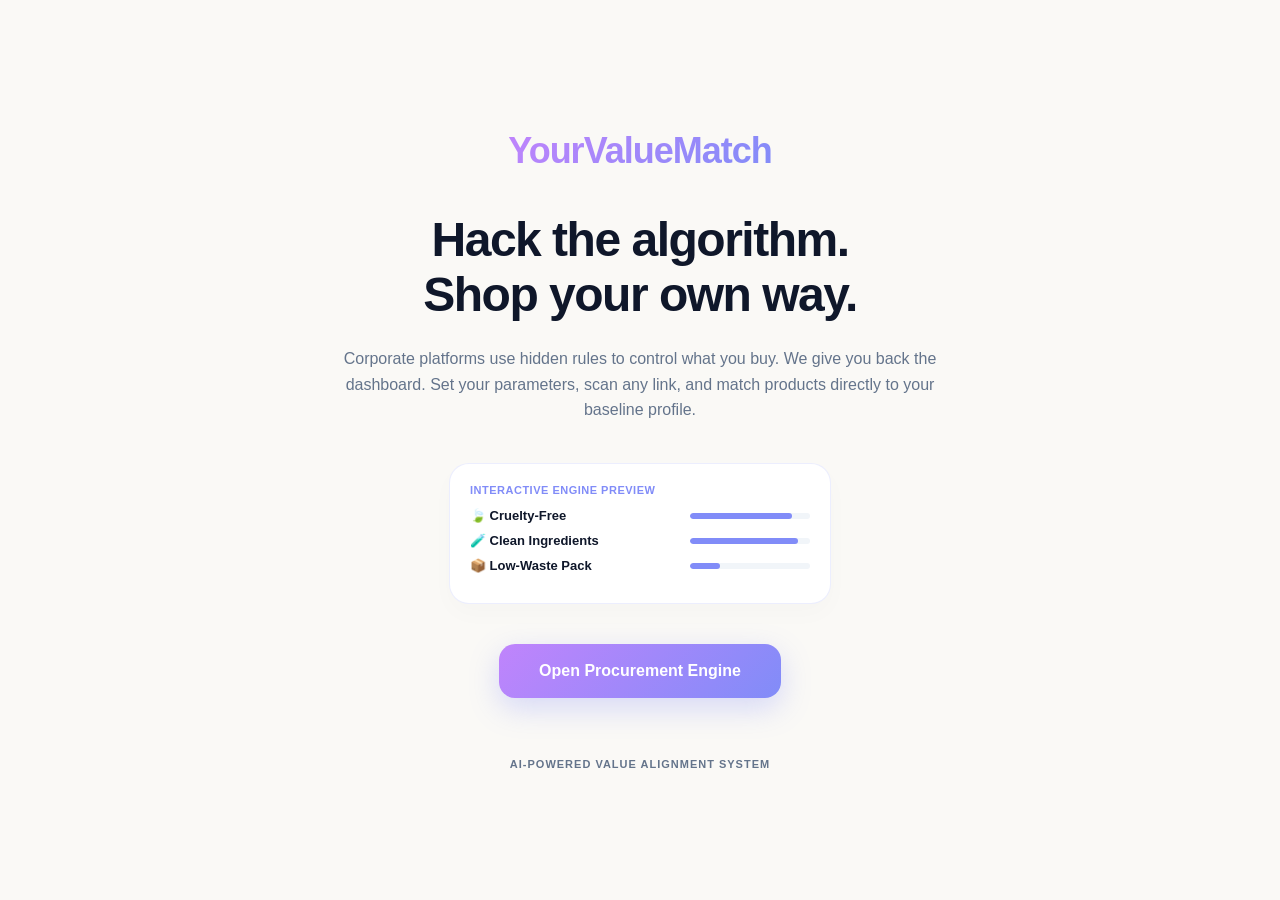
==== commit 7dd1b33c: "Update index.html" ====
--- a/index.html
+++ b/index.html
@@ -12,8 +12,6 @@
             --text-secondary: #64748b;
             --electric-lilac: linear-gradient(135deg, #c084fc 0%, #818cf8 100%);
             --border-ui: rgba(129, 140, 248, 0.15);
-            --match-green: #22c55e;
-            --match-red: #ef4444;
         }
 
         body {
@@ -21,345 +19,67 @@
             font-family: -apple-system, BlinkMacSystemFont, "SF Pro Display", "Segoe UI", sans-serif;
             background-color: var(--bg-canvas);
             color: var(--text-primary);
-            display: flex; justify-content: center; min-height: 100vh;
+            display: flex; justify-content: center; align-items: center; min-height: 100vh;
         }
 
-        .app-container {
-            width: 100%; max-width: 1100px; padding: 32px 24px; box-sizing: border-box;
-            display: flex; flex-direction: column; gap: 24px;
+        .welcome-container {
+            width: 100%; max-width: 800px; padding: 60px 24px; box-sizing: border-box;
+            display: flex; flex-direction: column; align-items: center; text-align: center;
         }
 
-        header {
-            display: flex; justify-content: space-between; align-items: center;
-            padding-bottom: 16px; border-bottom: 1px solid var(--border-ui);
+        header { margin-bottom: 40px; }
+        .logo {
+            font-size: 36px; font-weight: 800;
+            background: var(--electric-lilac); -webkit-background-clip: text; -webkit-text-fill-color: transparent;
+            letter-spacing: -1px; text-decoration: none;
         }
 
-        .logo {
-            font-size: 24px; font-weight: 800;
-            background: var(--electric-lilac); -webkit-background-clip: text; -webkit-text-fill-color: transparent;
-            letter-spacing: -1px; text-decoration: none; cursor: pointer;
+        h1 { font-size: 48px; font-weight: 800; line-height: 1.15; letter-spacing: -1.5px; margin: 0 0 24px 0; }
+        .hero-desc { font-size: 16px; color: var(--text-secondary); line-height: 1.6; margin-bottom: 40px; max-width: 600px; }
+        
+        .preview-mini-panel {
+            background: var(--card-surface); border: 1px solid var(--border-ui); border-radius: 20px;
+            padding: 20px; width: 100%; max-width: 340px; box-shadow: 0 10px 25px rgba(0,0,0,0.02);
+            margin-bottom: 40px; text-align: left;
         }
+        .preview-title { font-size: 11px; font-weight: 800; text-transform: uppercase; color: #818cf8; letter-spacing: 0.5px; margin-bottom: 12px; display: block;}
+        .preview-row { display: flex; align-items: center; justify-content: space-between; margin-bottom: 10px; font-size: 13px; font-weight: 600;}
+        .preview-bar { width: 120px; height: 6px; background: #f1f5f9; border-radius: 4px; overflow: hidden; }
+        .preview-fill { height: 100%; background: #818cf8; border-radius: 4px; }
 
-        /* View 1: Premium Landing Screen Hero Splash */
-        #landingView {
-            display: flex; flex-direction: column; align-items: center; text-align: center;
-            padding: 80px 20px; max-width: 640px; margin: 0 auto; box-sizing: border-box;
-        }
-
-        h1 { font-size: 44px; font-weight: 800; line-height: 1.15; letter-spacing: -1.5px; margin: 0 0 20px 0; }
-        .hero-desc { font-size: 16px; color: var(--text-secondary); line-height: 1.6; margin-bottom: 40px; }
-        
         .launch-btn {
-            background: var(--electric-lilac); color: white; border: none; padding: 18px 36px;
-            border-radius: 16px; font-size: 16px; font-weight: 700; cursor: pointer;
-            box-shadow: 0 10px 30px rgba(129, 140, 248, 0.3); transition: transform 0.1s;
+            display: inline-block; background: var(--electric-lilac); color: white; border: none; 
+            padding: 18px 40px; border-radius: 16px; font-size: 16px; font-weight: 700; 
+            cursor: pointer; text-decoration: none; box-shadow: 0 10px 30px rgba(129, 140, 248, 0.3); 
+            transition: transform 0.1s;
         }
         .launch-btn:active { transform: scale(0.98); }
-
-        /* View 2: High Velocity Engine Interactive State Framework */
-        #engineView { display: none; flex-direction: column; gap: 24px; }
-
-        .onboarding-banner {
-            background: linear-gradient(135deg, rgba(192, 132, 252, 0.04) 0%, rgba(129, 140, 248, 0.04) 100%);
-            border: 1px dashed #c084fc; border-radius: 20px; padding: 24px;
-        }
-        .banner-title { font-size: 15px; font-weight: 700; margin: 0 0 16px 0; }
-        .steps-row { display: grid; grid-template-columns: 1fr 1fr; gap: 24px; }
-        .step-card { display: flex; gap: 12px; }
-        .step-num { font-size: 12px; font-weight: 800; background: #818cf8; color: white; width: 22px; height: 22px; display: flex; align-items: center; justify-content: center; border-radius: 50%; flex-shrink: 0; }
-        .step-txt strong { display: block; font-size: 14px; margin-bottom: 4px; }
-        .step-txt p { margin: 0; font-size: 13px; color: var(--text-secondary); line-height: 1.4; }
-
-        .workspace-grid { display: grid; grid-template-columns: 360px 1fr; gap: 28px; align-items: start; }
-
-        /* Control Panel Styles */
-        .control-panel {
-            background: var(--card-surface); border: 1px solid var(--border-ui);
-            border-radius: 24px; padding: 24px; box-shadow: 0 10px 30px rgba(0,0,0,0.01);
-        }
-        .panel-title { font-size: 18px; font-weight: 700; margin: 0 0 16px 0; }
-
-        .url-box { position: relative; margin-bottom: 24px; }
-        .url-input {
-            width: 100%; padding: 14px 90px 14px 16px; border: 1px solid #cbd5e1;
-            border-radius: 12px; font-size: 14px; box-sizing: border-box; outline: none;
-        }
-        .scan-btn {
-            position: absolute; right: 8px; top: 8px; background: #0f172a;
-            color: white; border: none; padding: 8px 14px; border-radius: 8px;
-            font-size: 12px; font-weight: 700; cursor: pointer;
-        }
-
-        .slider-group { margin-bottom: 20px; }
-        .slider-header { display: flex; justify-content: space-between; font-size: 13px; font-weight: 600; color: #475569; }
-        .slider-ui { width: 100%; height: 6px; background: #f1f5f9; border-radius: 10px; -webkit-appearance: none; outline: none; margin: 12px 0; }
-        .slider-ui::-webkit-slider-thumb { -webkit-appearance: none; width: 20px; height: 20px; border-radius: 50%; background: white; border: 4px solid #818cf8; cursor: pointer; }
-
-        /* Zero-Party Data Strategy Email Capture Form Block */
-        .email-capture-box {
-            margin-top: 24px; padding-top: 20px; border-top: 1px solid #f1f5f9;
-        }
-        .email-input {
-            width: 100%; padding: 12px; border: 1px solid #cbd5e1; border-radius: 10px;
-            font-size: 13px; box-sizing: border-box; margin-bottom: 10px; outline: none;
-        }
-        .save-algorithm-btn {
-            width: 100%; background: #0f172a; color: white; border: none; padding: 12px;
-            border-radius: 10px; font-size: 13px; font-weight: 700; cursor: pointer;
-        }
-
-        /* Results Elements Styling Stream Layout */
-        .results-stream { display: flex; flex-direction: column; gap: 24px; }
-
-        .comparison-hero {
-            background: var(--card-surface); border: 1px solid var(--border-ui);
-            border-radius: 24px; padding: 20px; display: flex; align-items: center; justify-content: space-between;
-        }
-        .product-meta { display: flex; align-items: center; gap: 16px; }
-        
-        /* High Resolution Visual Object Image Thumbnails Layout Container */
-        .img-container {
-            width: 56px; height: 56px; border-radius: 12px; background: #f1f5f9;
-            overflow: hidden; display: flex; align-items: center; justify-content: center; border: 1px solid #e2e8f0; flex-shrink: 0;
-        }
-        .img-container img { width: 100%; height: 100%; object-fit: cover; }
-
-        .product-title { font-weight: 800; font-size: 16px; margin: 0 0 4px 0; }
-        .product-domain { font-size: 12px; color: var(--text-secondary); font-weight: 600; }
-        .score-val { font-size: 36px; font-weight: 900; color: var(--match-red); }
-
-        .section-divider { font-size: 12px; text-transform: uppercase; font-weight: 700; color: var(--text-secondary); letter-spacing: 0.5px; display: flex; justify-content: space-between; }
-        .reset-link { color: #818cf8; text-decoration: none; cursor: pointer; }
-
-        /* Alternative Asset Cards */
-        .alt-card { background: var(--card-surface); border: 1px solid var(--border-ui); border-radius: 24px; padding: 24px; display: flex; flex-direction: column; gap: 18px; }
-        .alt-header { display: flex; justify-content: space-between; align-items: flex-start; }
-        .alt-brand { font-size: 18px; font-weight: 800; margin: 0 0 4px 0; }
-        .alt-price { font-size: 13px; color: var(--text-secondary); font-weight: 600; }
-        .match-pill { background: rgba(34, 197, 94, 0.1); color: var(--match-green); padding: 6px 14px; border-radius: 20px; font-size: 13px; font-weight: 700; }
-
-        .breakdown-table { display: grid; grid-template-columns: repeat(3, 1fr); gap: 12px; }
-        .table-node { background: #f8fafc; border: 1px solid #f1f5f9; padding: 12px; border-radius: 12px; }
-        .node-lbl { font-size: 11px; text-transform: uppercase; color: var(--text-secondary); font-weight: 700; margin-bottom: 4px; }
-        .node-val { font-size: 13px; font-weight: 700; }
-
-        .evidence-drawer { background: rgba(129, 140, 248, 0.03); border-left: 4px solid #818cf8; padding: 14px; border-radius: 0 12px 12px 0; font-size: 13px; line-height: 1.5; color: #475569; }
-
-        .swap-action-btn { background: var(--electric-lilac); color: white; border: none; width: 100%; padding: 16px; border-radius: 14px; font-size: 15px; font-weight: 700; cursor: pointer; text-align: center; text-decoration: none; box-shadow: 0 4px 15px rgba(129, 140, 248, 0.15); }
-
-        @media (max-width: 890px) {
-            .workspace-grid { grid-template-columns: 1fr; }
-            .steps-row { grid-template-columns: 1fr; gap: 16px; }
-            #landingView { padding: 40px 10px; }
-        }
+        footer { font-size: 11px; color: var(--text-secondary); font-weight: 700; margin-top: 60px; text-transform: uppercase; letter-spacing: 1px; }
     </style>
 </head>
 <body>
 
-<div class="app-container">
-    <header>
-        <div class="logo" id="navHome">YourValueMatch</div>
-        <div style="font-size: 12px; color: var(--text-secondary); font-weight: 600;">Procurement Engine</div>
-    </header>
-
-    <main id="landingView">
+<div class="welcome-container">
+    <header><div class="logo">YourValueMatch</div></header>
+    <main>
         <h1>Hack the algorithm.<br>Shop your own way.</h1>
         <p class="hero-desc">
-            Corporate web platforms distort catalog visibility to maximize profit boundaries. YourValueMatch intercepts incoming product data parameters and exposes hidden alternative variants aligned with your true baseline criteria.
+            Corporate platforms use hidden rules to control what you buy. We give you back the dashboard. Set your parameters, scan any link, and match products directly to your baseline profile.
         </p>
-        <button class="launch-btn" id="btnGoToEngine">Launch Custom Matrix</button>
+
+        <center>
+            <div class="preview-mini-panel">
+                <span class="preview-title">Interactive Engine Preview</span>
+                <div class="preview-row"><span>🍃 Cruelty-Free</span><div class="preview-bar"><div class="preview-fill" style="width: 85%;"></div></div></div>
+                <div class="preview-row"><span>🧪 Clean Ingredients</span><div class="preview-bar"><div class="preview-fill" style="width: 90%;"></div></div></div>
+                <div class="preview-row"><span>📦 Low-Waste Pack</span><div class="preview-bar"><div class="preview-fill" style="width: 25%;"></div></div></div>
+            </div>
+        </center>
+
+        <a href="app.html" class="launch-btn">Open Procurement Engine</a>
     </main>
-
-    <main id="engineView">
-        <div class="onboarding-banner">
-            <div class="banner-title">⚡ Core Architecture Sequence</div>
-            <div class="steps-row">
-                <div class="step-card">
-                    <span class="step-num">1</span>
-                    <div class="step-txt">
-                        <strong>Establish Value Weights</strong>
-                        <p>Adjust vector fields to define what supply chain properties intercept your catalog filters.</p>
-                    </div>
-                </div>
-                <div class="step-card">
-                    <span class="step-num">2</span>
-                    <div class="step-txt">
-                        <strong>Scan Item Target & Swap</strong>
-                        <p>Paste any product URL destination to unpack objective alternative verification ledgers.</p>
-                    </div>
-                </div>
-            </div>
-        </div>
-
-        <div class="workspace-grid">
-            <section class="control-panel">
-                <h2 class="panel-title">1. Setup Parameters</h2>
-                
-                <div class="url-box">
-                    <input type="url" id="linkField" class="url-input" value="https://www.amazon.co.uk/Burts-Bees-Lip-Balm-Pomegranate">
-                    <button class="scan-btn" id="runAnalysis">Scan URL</button>
-                </div>
-
-                <div class="slider-group">
-                    <div class="slider-header"><span>🍃 Cruelty-Free</span><span id="txt1">85%</span></div>
-                    <input type="range" class="slider-ui" id="range1" min="0" max="100" value="85">
-                </div>
-                <div class="slider-group">
-                    <div class="slider-header"><span>🧪 Clean Ingredients</span><span id="txt2">90%</span></div>
-                    <input type="range" class="slider-ui" id="range2" min="0" max="100" value="90">
-                </div>
-                <div class="slider-group">
-                    <div class="slider-header"><span>📦 Low-Waste Pack</span><span id="txt3">20%</span></div>
-                    <input type="range" class="slider-ui" id="range3" min="0" max="100" value="20">
-                </div>
-
-                <div class="email-capture-box">
-                    <label style="display: block; font-size: 12px; font-weight: 700; margin-bottom: 6px; color: #475569;">Lock & Save Value Profile</label>
-                    <input type="email" id="userEmail" class="email-input" placeholder="Enter email address" required>
-                    <button class="save-algorithm-btn" id="btnSavePrefs">Save Custom Framework</button>
-                </div>
-            </section>
-
-            <section class="results-stream">
-                <div class="comparison-hero">
-                    <div class="product-meta">
-                        <div class="img-container">
-                            <img src="https://images.unsplash.com/photo-1617480708386-0445240111ef?auto=format&fit=crop&w=120&q=80" alt="Burt's Bees">
-                        </div>
-                        <div>
-                            <h3 class="product-title" id="lblTitle">Burt's Bees Lip Balm Pomegranate</h3>
-                            <span class="product-domain" id="lblDomain">amazon.co.uk</span>
-                        </div>
-                    </div>
-                    <div style="text-align: right;">
-                        <span style="font-size: 10px; font-weight:700; color:var(--text-secondary); text-transform:uppercase;">Aligned Score</span>
-                        <div class="score-val" id="lblScore">38%</div>
-                    </div>
-                </div>
-
-                <div class="section-divider">
-                    <span>2. Optimal Alternative Replacements Indexed</span>
-                    <span class="reset-link" id="clearSearch">Scan Another Link</span>
-                </div>
-
-                <div class="alt-card">
-                    <div class="alt-header">
-                        <div style="display:flex; gap:16px; align-items:center;">
-                            <div class="img-container">
-                                <img src="https://images.unsplash.com/photo-1608248597481-496100c8c836?auto=format&fit=crop&w=120&q=80" alt="Hurraw">
-                            </div>
-                            <div>
-                                <h4 class="alt-brand" style="margin:0;">Hurraw! Balm</h4>
-                                <span class="alt-price">Estimated Match Cost: £4.10</span>
-                            </div>
-                        </div>
-                        <span class="match-pill">96% Matrix Match</span>
-                    </div>
-                    
-                    <div class="breakdown-table">
-                        <div class="table-node"><div class="node-lbl">Composition</div><div class="node-val">100% Organic</div></div>
-                        <div class="table-node"><div class="node-lbl">Labor Trace</div><div class="node-val">Cruelty-Free</div></div>
-                        <div class="table-node"><div class="node-lbl">Packaging</div><div class="node-val">Eco-Polymer</div></div>
-                    </div>
-                    <div class="evidence-drawer">
-                        <strong>Evidence Audit Verification:</strong> Composed entirely of certified organic raw inputs processed under active food-grade handling standards. Shipping logistical channels use regional solar generation nodes to minimize overhead.
-                    </div>
-                    <button class="swap-action-btn" onclick="alert('Redirecting via affiliate link strategy...')">Swap to Hurraw! Balm</button>
-                </div>
-
-                <div class="alt-card">
-                    <div class="alt-header">
-                        <div style="display:flex; gap:16px; align-items:center;">
-                            <div class="img-container">
-                                <img src="https://images.unsplash.com/photo-1620916566398-39f1143ab7be?auto=format&fit=crop&w=120&q=80" alt="Dr Bronners">
-                            </div>
-                            <div>
-                                <h4 class="alt-brand" style="margin:0;">Dr. Bronner's Organic</h4>
-                                <span class="alt-price">Estimated Match Cost: £3.75</span>
-                            </div>
-                        </div>
-                        <span class="match-pill" style="background:rgba(192, 132, 252, 0.1); color:#c084fc;">91% Matrix Match</span>
-                    </div>
-                    
-                    <div class="breakdown-table">
-                        <div class="table-node"><div class="node-lbl">Composition</div><div class="node-val">USDA Natural</div></div>
-                        <div class="table-node"><div class="node-lbl">Labor Trace</div><div class="node-val">Fair Trade Cert</div></div>
-                        <div class="table-node"><div class="node-lbl">Packaging</div><div class="node-val">100% Post-Consumer</div></div>
-                    </div>
-                    <div class="evidence-drawer">
-                        <strong>Evidence Audit Verification:</strong> Sourced using ethical agricultural beeswax frameworks. Transparent labor disclosures confirm occupational equity metrics across primary extraction fields.
-                    </div>
-                    <button class="swap-action-btn" onclick="alert('Redirecting via affiliate link strategy...')">Swap to Dr. Bronner's</button>
-                </div>
-
-            </section>
-        </div>
-    </main>
+    <footer>AI-Powered Value Alignment System</footer>
 </div>
 
-<script>
-    document.addEventListener('DOMContentLoaded', () => {
-        const landingView = document.getElementById('landingView');
-        const engineView = document.getElementById('engineView');
-        const btnGoToEngine = document.getElementById('btnGoToEngine');
-        const navHome = document.getElementById('navHome');
-
-        // View Routing Controls Toggle State logic
-        btnGoToEngine.addEventListener('click', () => {
-            landingView.style.display = 'none';
-            engineView.style.display = 'flex';
-        });
-
-        navHome.addEventListener('click', () => {
-            engineView.style.display = 'none';
-            landingView.style.display = 'flex';
-        });
-
-        // Live Real-Time Parameter Ratio Balancers 
-        const ranges = [document.getElementById('range1'), document.getElementById('range2'), document.getElementById('range3')];
-        const outputs = [document.getElementById('txt1'), document.getElementById('txt2'), document.getElementById('txt3')];
-        const scoreDisplay = document.getElementById('lblScore');
-
-        function reCalc() {
-            let total = 0;
-            ranges.forEach((r, idx) => {
-                outputs[idx].textContent = `${r.value}%`;
-                total += parseInt(r.value);
-            });
-            let parsedAvg = Math.round(total / ranges.length);
-            let simulatedScore = Math.max(12, 106 - Math.round(parsedAvg * 0.85));
-            scoreDisplay.textContent = `${simulatedScore}%`;
-            scoreDisplay.style.color = simulatedScore > 55 ? "var(--match-green)" : "var(--match-red)";
-        }
-        ranges.forEach(r => r.addEventListener('input', reCalc));
-
-        // Zero-Party Data Strategy capture handler hook
-        document.getElementById('btnSavePrefs').addEventListener('click', () => {
-            const mail = document.getElementById('userEmail').value;
-            if(!mail) return alert("Please enter an email address to secure configuration logs.");
-            
-            localStorage.setItem('vm_captured_email', mail);
-            localStorage.setItem('vm_saved_weights', JSON.stringify({ r1: ranges[0].value, r2: ranges[1].value, r3: ranges[2].value }));
-            alert(`Value Profile configuration locked & verified to account layer: ${mail}`);
-        });
-
-        document.getElementById('runAnalysis').addEventListener('click', () => {
-            const val = document.getElementById('linkField').value;
-            if(!val) return alert("Paste tracking list endpoint link");
-            try {
-                const url = new URL(val);
-                document.getElementById('lblDomain').textContent = url.hostname.replace('www.', '');
-                alert(`Querying catalog parsing endpoints on ${url.hostname}...`);
-            } catch(e) {
-                document.getElementById('lblDomain').textContent = 'External Listing Asset';
-            }
-        });
-
-        document.getElementById('clearSearch').addEventListener('click', () => {
-            document.getElementById('linkField').value = '';
-            document.getElementById('linkField').focus();
-        });
-    });
-</script>
 </body>
 </html>
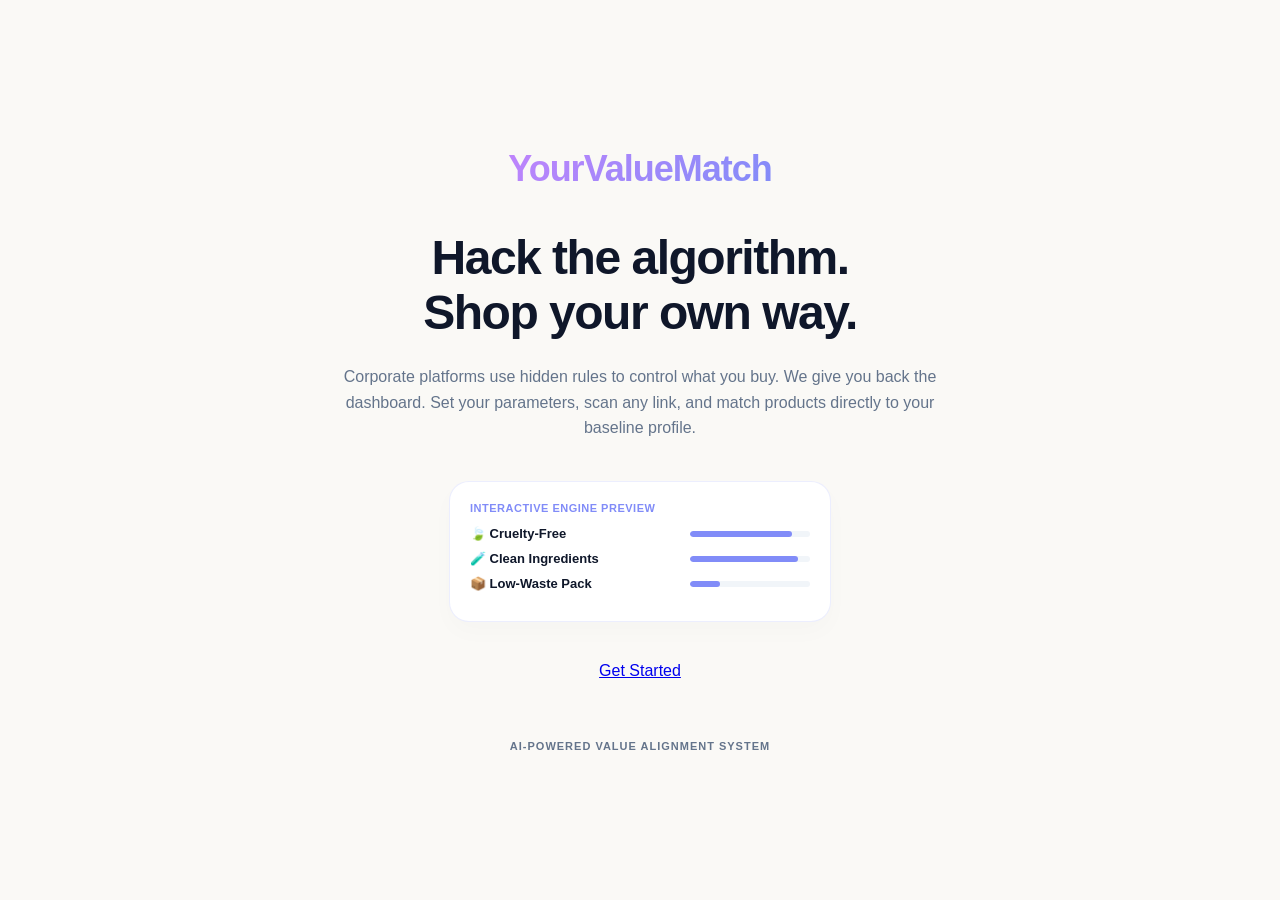
==== commit a8a5e155: "Change link from 'Open Procurement Engine' to 'Get Started'" ====
--- a/index.html
+++ b/index.html
@@ -76,7 +76,7 @@
             </div>
         </center>
 
-        <a href="app.html" class="launch-btn">Open Procurement Engine</a>
+        <a href="signup.html">Get Started</a>
     </main>
     <footer>AI-Powered Value Alignment System</footer>
 </div>
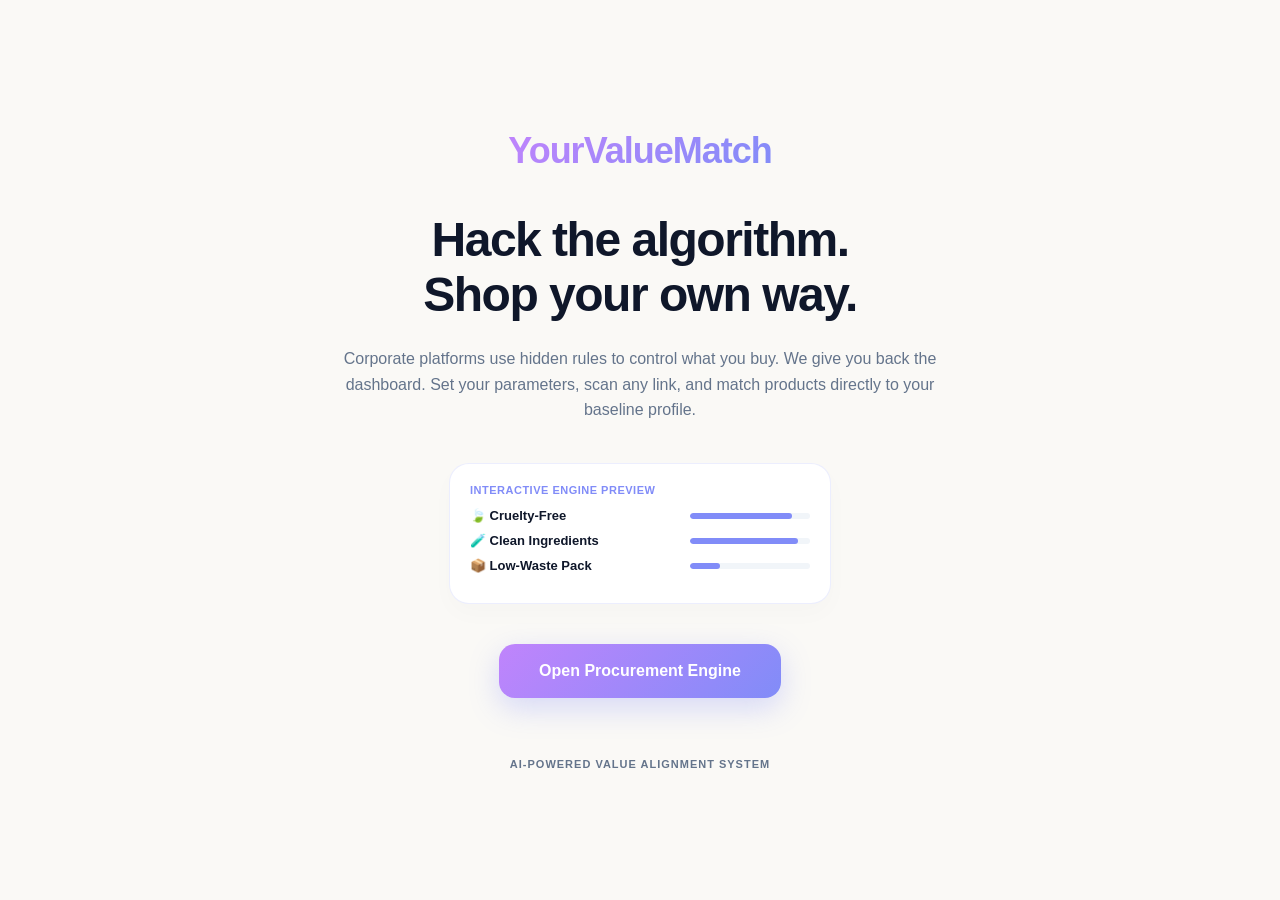
==== commit 5023e334: "Change link from signup to procurement engine" ====
--- a/index.html
+++ b/index.html
@@ -76,7 +76,7 @@
             </div>
         </center>
 
-        <a href="signup.html">Get Started</a>
+        <a href="app.html" class="launch-btn">Open Procurement Engine</a>
     </main>
     <footer>AI-Powered Value Alignment System</footer>
 </div>
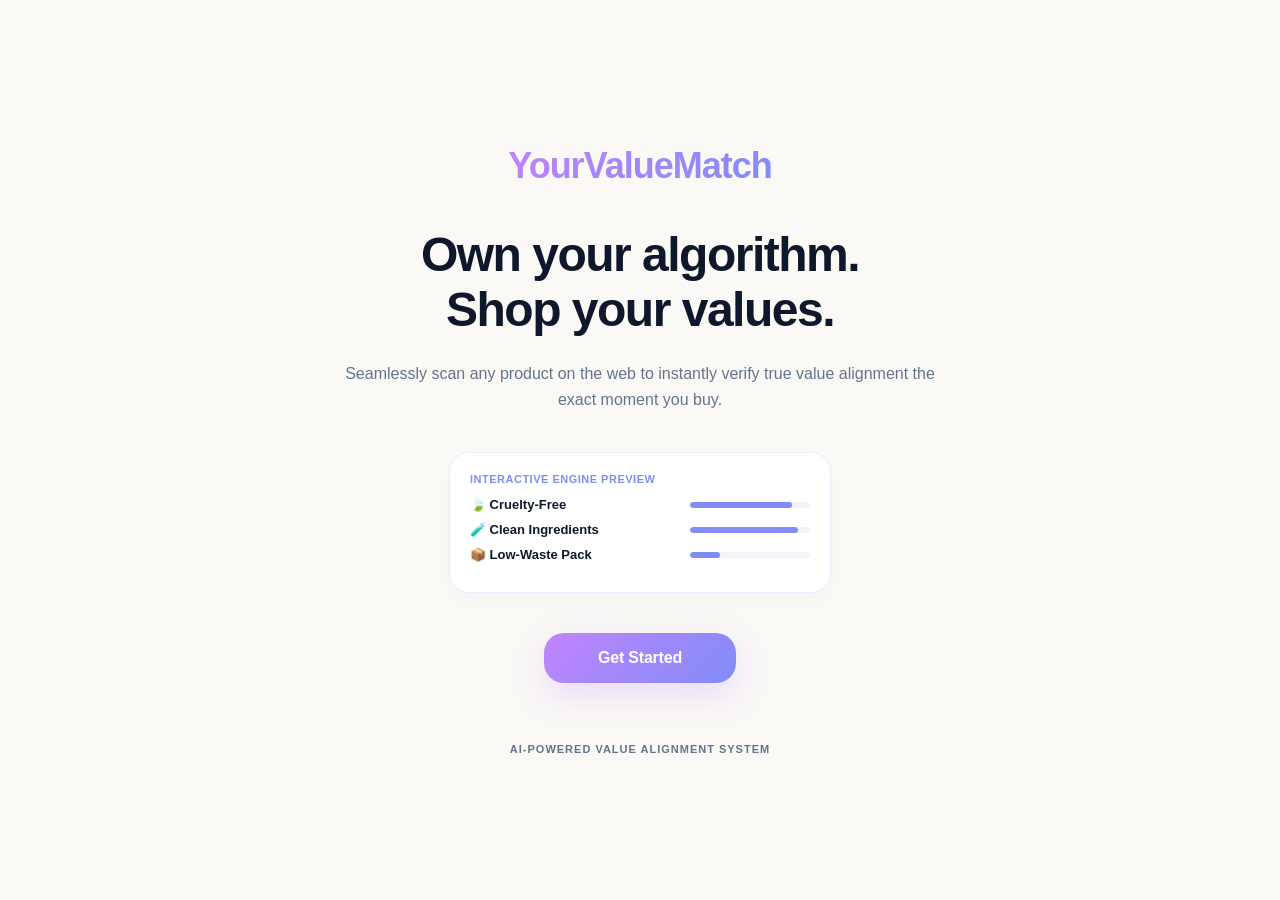
==== commit 45d10710: "Revise heading and hero description in index.html Updated the main heading and description for clari" ====
--- a/index.html
+++ b/index.html
@@ -37,6 +37,10 @@
         h1 { font-size: 48px; font-weight: 800; line-height: 1.15; letter-spacing: -1.5px; margin: 0 0 24px 0; }
         .hero-desc { font-size: 16px; color: var(--text-secondary); line-height: 1.6; margin-bottom: 40px; max-width: 600px; }
         
+        .preview-wrapper {
+            display: flex; justify-content: center; width: 100%;
+        }
+
         .preview-mini-panel {
             background: var(--card-surface); border: 1px solid var(--border-ui); border-radius: 20px;
             padding: 20px; width: 100%; max-width: 340px; box-shadow: 0 10px 25px rgba(0,0,0,0.02);
@@ -47,13 +51,25 @@
         .preview-bar { width: 120px; height: 6px; background: #f1f5f9; border-radius: 4px; overflow: hidden; }
         .preview-fill { height: 100%; background: #818cf8; border-radius: 4px; }
 
+        /* Updated button style to match uploaded design specs */
         .launch-btn {
-            display: inline-block; background: var(--electric-lilac); color: white; border: none; 
-            padding: 18px 40px; border-radius: 16px; font-size: 16px; font-weight: 700; 
-            cursor: pointer; text-decoration: none; box-shadow: 0 10px 30px rgba(129, 140, 248, 0.3); 
-            transition: transform 0.1s;
+            display: inline-block; 
+            background: var(--electric-lilac); 
+            color: #ffffff; 
+            border: none; 
+            padding: 16px 54px; 
+            border-radius: 20px; 
+            font-size: 16px; 
+            font-weight: 700; 
+            letter-spacing: -0.2px;
+            text-decoration: none; 
+            box-shadow: 0 12px 36px rgba(192, 132, 252, 0.25); 
+            transition: transform 0.1s ease, box-shadow 0.1s ease;
         }
-        .launch-btn:active { transform: scale(0.98); }
+        .launch-btn:active { 
+            transform: scale(0.98); 
+            box-shadow: 0 6px 20px rgba(192, 132, 252, 0.2);
+        }
         footer { font-size: 11px; color: var(--text-secondary); font-weight: 700; margin-top: 60px; text-transform: uppercase; letter-spacing: 1px; }
     </style>
 </head>
@@ -62,21 +78,21 @@
 <div class="welcome-container">
     <header><div class="logo">YourValueMatch</div></header>
     <main>
-        <h1>Hack the algorithm.<br>Shop your own way.</h1>
+        <h1>Own your algorithm.<br>Shop your values.</h1>
         <p class="hero-desc">
-            Corporate platforms use hidden rules to control what you buy. We give you back the dashboard. Set your parameters, scan any link, and match products directly to your baseline profile.
+            Seamlessly scan any product on the web to instantly verify true value alignment the exact moment you buy.
         </p>
 
-        <center>
+        <div class="preview-wrapper">
             <div class="preview-mini-panel">
                 <span class="preview-title">Interactive Engine Preview</span>
                 <div class="preview-row"><span>🍃 Cruelty-Free</span><div class="preview-bar"><div class="preview-fill" style="width: 85%;"></div></div></div>
                 <div class="preview-row"><span>🧪 Clean Ingredients</span><div class="preview-bar"><div class="preview-fill" style="width: 90%;"></div></div></div>
                 <div class="preview-row"><span>📦 Low-Waste Pack</span><div class="preview-bar"><div class="preview-fill" style="width: 25%;"></div></div></div>
             </div>
-        </center>
+        </div>
 
-        <a href="app.html" class="launch-btn">Open Procurement Engine</a>
+        <a href="signup.html" class="launch-btn">Get Started</a>
     </main>
     <footer>AI-Powered Value Alignment System</footer>
 </div>
